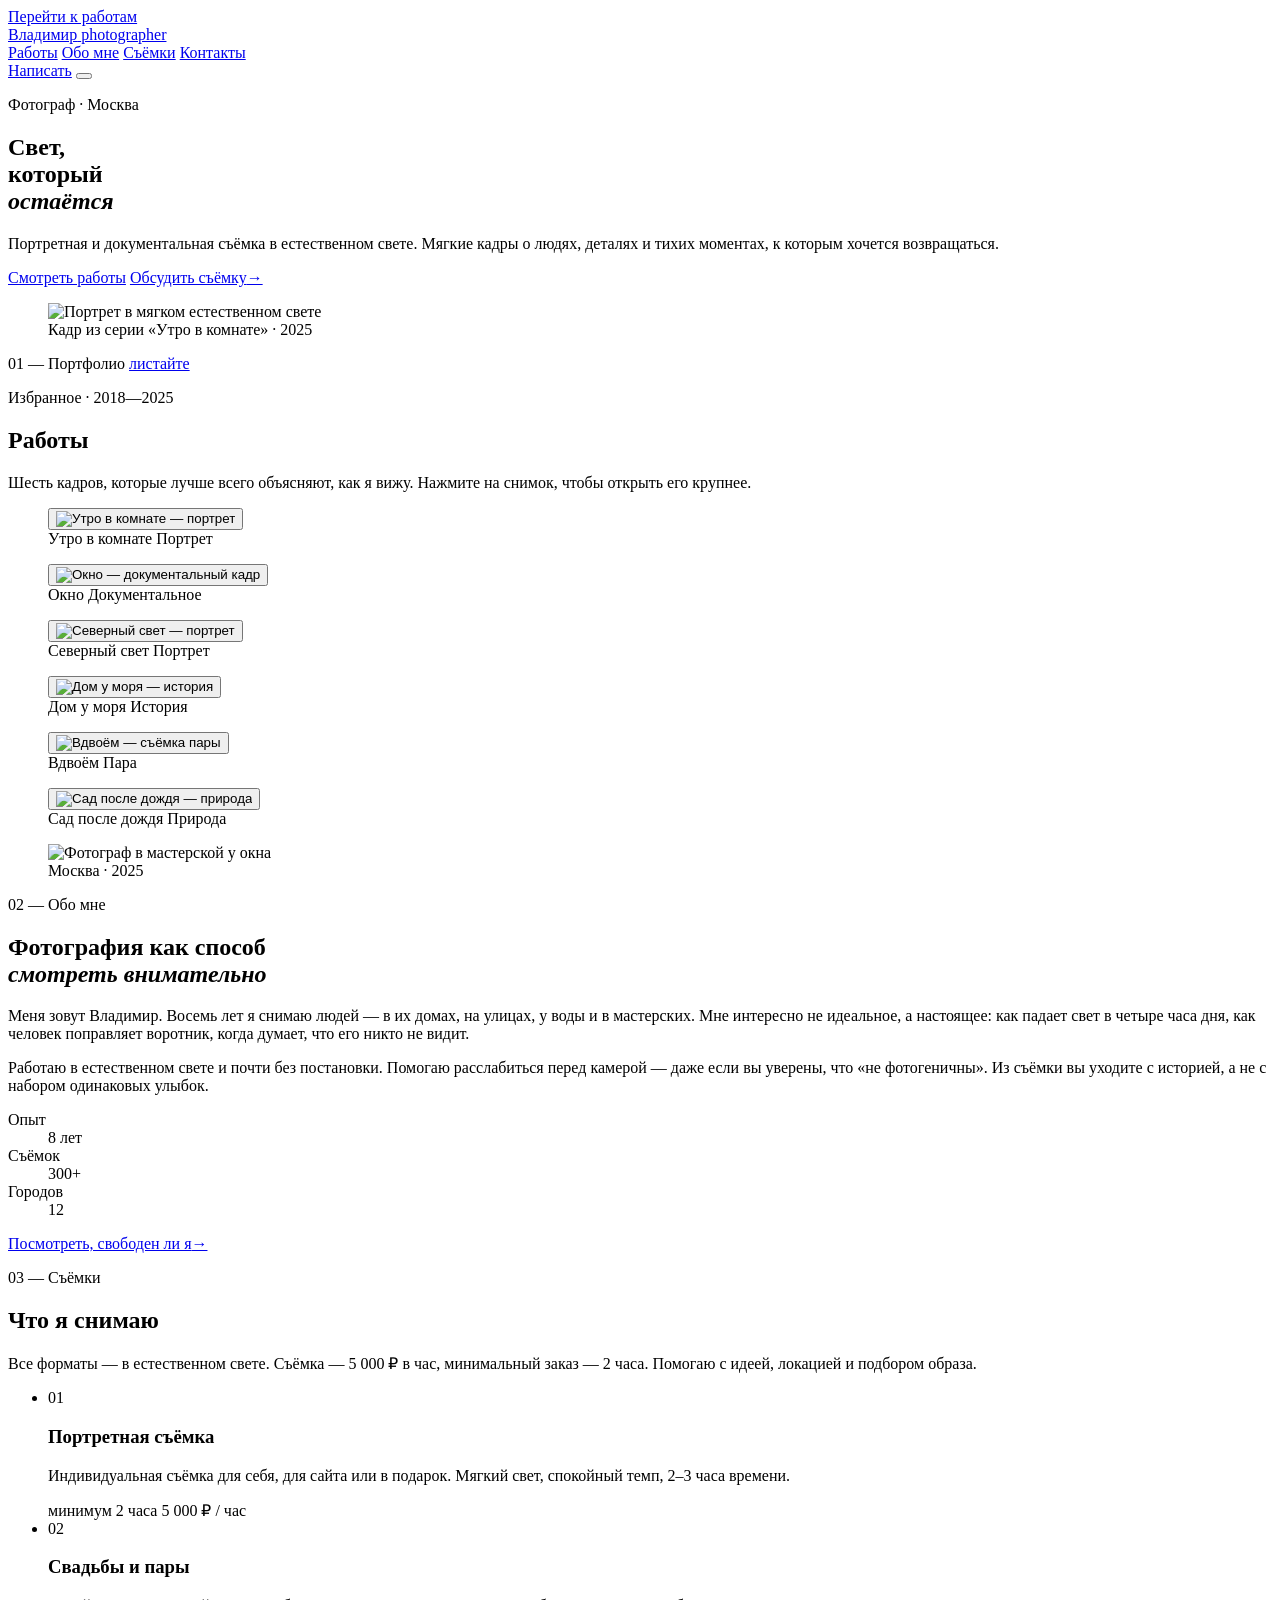
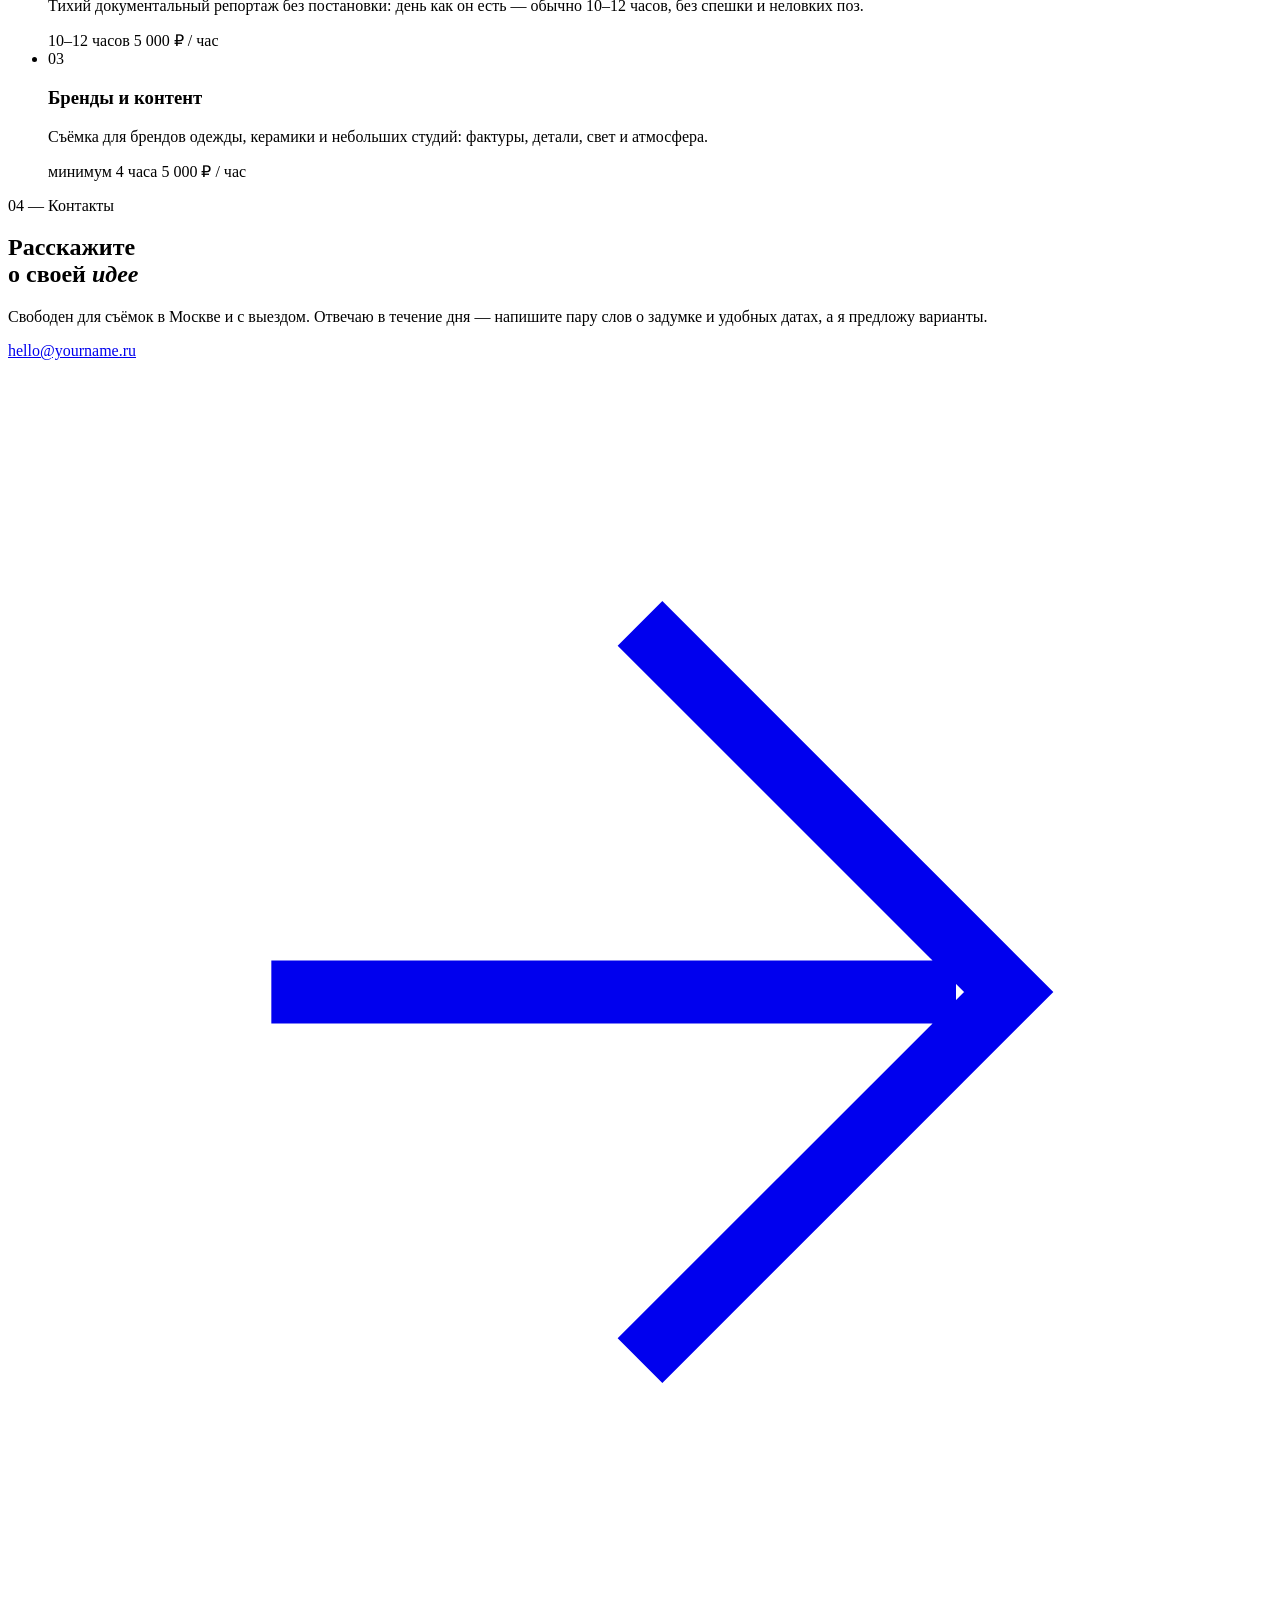
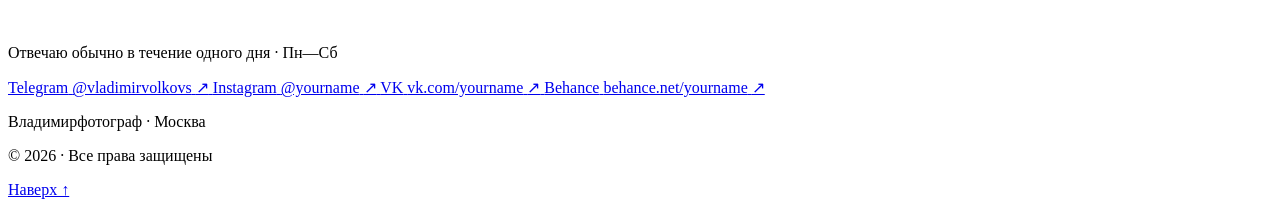
==== index.html @ 2a2a8e27 "Add files via upload" ====
<!DOCTYPE html>
<html lang="ru">
<head>
  <meta charset="UTF-8">
  <meta name="viewport" content="width=device-width, initial-scale=1">
  <title>Владимир — фотограф · Портрет, документальная съёмка, Москва</title>
  <meta name="description" content="Владимир — фотограф в Москве. Портретная и документальная съёмка в естественном свете: люди, пары, истории и бренды. 5 000 ₽ в час.">
  <meta name="theme-color" content="#faf8f4">

  <!-- ЗАМЕНИТЬ перед публикацией: USERNAME/REPO в трёх местах ниже
       (canonical, og:url, og:image + twitter:image).
       Если репозиторий называется USERNAME.github.io, адрес будет
       https://USERNAME.github.io/ — без /REPO/ в конце. -->
  <link rel="canonical" href="https://USERNAME.github.io/REPO/">

  <!-- Open Graph / соцсети -->
  <meta property="og:type" content="website">
  <meta property="og:site_name" content="Владимир — фотограф">
  <meta property="og:url" content="https://USERNAME.github.io/REPO/">
  <meta property="og:title" content="Владимир — фотограф">
  <meta property="og:description" content="Портретная и документальная съёмка в естественном свете. 5 000 ₽ в час.">
  <meta property="og:image" content="https://USERNAME.github.io/REPO/images/og-image.jpg">
  <meta property="og:image:width" content="1200">
  <meta property="og:image:height" content="630">
  <meta property="og:image:alt" content="Владимир — фотограф, Москва">
  <meta property="og:locale" content="ru_RU">
  <meta name="twitter:card" content="summary_large_image">
  <meta name="twitter:image" content="https://USERNAME.github.io/REPO/images/og-image.jpg">

  <link rel="icon" href="data:image/svg+xml,%3Csvg xmlns='http://www.w3.org/2000/svg' viewBox='0 0 32 32'%3E%3Crect width='32' height='32' fill='%23faf8f4'/%3E%3Ccircle cx='16' cy='16' r='6.5' fill='none' stroke='%23181513' stroke-width='1.4'/%3E%3C/svg%3E">

  <link rel="preconnect" href="https://fonts.googleapis.com">
  <link rel="preconnect" href="https://fonts.gstatic.com" crossorigin>
  <link href="https://fonts.googleapis.com/css2?family=Cormorant+Garamond:ital,wght@0,300;0,400;0,500;1,300;1,400&family=Inter:wght@300;400;500&display=swap" rel="stylesheet">

  <link rel="stylesheet" href="styles.css">
</head>
<body>
  <a class="skip-link" href="#works">Перейти к работам</a>

  <!-- ======================= ШАПКА ======================= -->
  <header class="site-header" id="header">
    <div class="container header-inner">
      <!-- ЗАМЕНИТЬ: имя / бренд -->
      <a class="brand" href="#top" aria-label="Владимир — на главную">
        <span class="brand-name">Владимир</span>
        <span class="brand-role">photographer</span>
      </a>

      <nav class="nav" id="nav" aria-label="Основная навигация">
        <a href="#works">Работы</a>
        <a href="#about">Обо мне</a>
        <a href="#services">Съёмки</a>
        <a href="#contact">Контакты</a>
      </nav>

      <div class="header-side">
        <!-- ЗАМЕНИТЬ: ссылка на Telegram/почту -->
        <a class="btn btn-line header-cta" href="#contact">Написать</a>
        <button class="burger" id="burger" type="button" aria-label="Открыть меню" aria-expanded="false" aria-controls="nav">
          <span></span><span></span>
        </button>
      </div>
    </div>
  </header>

  <main id="top">
    <!-- ======================= ОБЛОЖКА ======================= -->
    <section class="hero" aria-labelledby="hero-title">
      <div class="container hero-grid">
        <div class="hero-text">
          <p class="kicker reveal">Фотограф · Москва</p>
          <h1 class="hero-title reveal" id="hero-title" style="--d:.06s">
            Свет,<br>который<br><em>остаётся</em>
          </h1>
          <p class="hero-lead reveal" style="--d:.12s">
            Портретная и документальная съёмка в естественном свете.
            Мягкие кадры о людях, деталях и тихих моментах, к которым
            хочется возвращаться.
          </p>
          <div class="hero-actions reveal" style="--d:.18s">
            <a class="btn btn-solid" href="#works">Смотреть работы</a>
            <a class="link-arrow" href="#contact">Обсудить съёмку<span aria-hidden="true">→</span></a>
          </div>
        </div>

        <figure class="hero-media reveal" style="--d:.1s">
          <img src="images/photo-01.jpg" alt="Портрет в мягком естественном свете" width="1200" height="1600">
          <figcaption>Кадр из серии «Утро в комнате» · 2025</figcaption>
        </figure>
      </div>

      <div class="container hero-foot">
        <span class="hero-foot-label">01 — Портфолио</span>
        <a class="scroll-hint" href="#works" aria-label="Прокрутить к работам">
          <span class="scroll-line" aria-hidden="true"></span>
          <span class="scroll-text">листайте</span>
        </a>
      </div>
    </section>

    <!-- ======================= ПОРТФОЛИО ======================= -->
    <section class="section works" id="works" aria-labelledby="works-title">
      <div class="container">
        <div class="section-head">
          <p class="kicker reveal">Избранное · 2018—2025</p>
          <h2 class="display reveal" id="works-title" style="--d:.05s">Работы</h2>
          <p class="section-note reveal" style="--d:.1s">
            Шесть кадров, которые лучше всего объясняют, как я вижу.
            Нажмите на снимок, чтобы открыть его крупнее.
          </p>
        </div>

        <div class="gallery" id="gallery">
          <!-- ЗАМЕНИТЬ: файлы в папке images (сохраняйте те же имена и пропорции).
               Порядок подобран так, чтобы колонки заканчивались на одном уровне:
               в каждой колонке сначала высокий кадр, затем невысокий. -->
          <figure class="work reveal" style="--d:.02s">
            <button class="work-btn" type="button"
                    data-full="images/photo-01.jpg"
                    data-caption="Утро в комнате · Портрет">
              <img src="images/photo-01.jpg" alt="Утро в комнате — портрет" loading="lazy" width="1200" height="1600">
            </button>
            <figcaption>
              <span class="work-title">Утро в комнате</span>
              <span class="work-meta">Портрет</span>
            </figcaption>
          </figure>

          <figure class="work reveal" style="--d:.05s">
            <button class="work-btn" type="button"
                    data-full="images/photo-02.jpg"
                    data-caption="Окно · Документальное">
              <img src="images/photo-02.jpg" alt="Окно — документальный кадр" loading="lazy" width="1600" height="1067">
            </button>
            <figcaption>
              <span class="work-title">Окно</span>
              <span class="work-meta">Документальное</span>
            </figcaption>
          </figure>

          <figure class="work reveal" style="--d:.08s">
            <button class="work-btn" type="button"
                    data-full="images/photo-03.jpg"
                    data-caption="Северный свет · Портрет">
              <img src="images/photo-03.jpg" alt="Северный свет — портрет" loading="lazy" width="1200" height="1500">
            </button>
            <figcaption>
              <span class="work-title">Северный свет</span>
              <span class="work-meta">Портрет</span>
            </figcaption>
          </figure>

          <figure class="work reveal" style="--d:.11s">
            <button class="work-btn" type="button"
                    data-full="images/photo-04.jpg"
                    data-caption="Дом у моря · История">
              <img src="images/photo-04.jpg" alt="Дом у моря — история" loading="lazy" width="1600" height="1000">
            </button>
            <figcaption>
              <span class="work-title">Дом у моря</span>
              <span class="work-meta">История</span>
            </figcaption>
          </figure>

          <figure class="work reveal" style="--d:.14s">
            <button class="work-btn" type="button"
                    data-full="images/photo-05.jpg"
                    data-caption="Вдвоём · Пара">
              <img src="images/photo-05.jpg" alt="Вдвоём — съёмка пары" loading="lazy" width="1000" height="1400">
            </button>
            <figcaption>
              <span class="work-title">Вдвоём</span>
              <span class="work-meta">Пара</span>
            </figcaption>
          </figure>

          <figure class="work reveal" style="--d:.17s">
            <button class="work-btn" type="button"
                    data-full="images/photo-06.jpg"
                    data-caption="Сад после дождя · Природа">
              <img src="images/photo-06.jpg" alt="Сад после дождя — природа" loading="lazy" width="1600" height="1067">
            </button>
            <figcaption>
              <span class="work-title">Сад после дождя</span>
              <span class="work-meta">Природа</span>
            </figcaption>
          </figure>
        </div>
      </div>
    </section>

    <!-- ======================= ОБО МНЕ ======================= -->
    <section class="section about" id="about" aria-labelledby="about-title">
      <div class="container about-grid">
        <figure class="about-media reveal">
          <img src="images/about-portrait.jpg" alt="Фотограф в мастерской у окна" loading="lazy" width="1000" height="1250">
          <figcaption>Москва · 2025</figcaption>
        </figure>

        <div class="about-text">
          <p class="kicker reveal">02 — Обо мне</p>
          <h2 class="display reveal" id="about-title" style="--d:.05s">
            Фотография как способ<br><em>смотреть внимательно</em>
          </h2>
          <div class="prose reveal" style="--d:.1s">
            <p>
              Меня зовут Владимир. Восемь лет я снимаю людей — в их домах, на улицах,
              у воды и в мастерских. Мне интересно не идеальное, а настоящее:
              как падает свет в четыре часа дня, как человек поправляет воротник,
              когда думает, что его никто не видит.
            </p>
            <p>
              Работаю в естественном свете и почти без постановки. Помогаю
              расслабиться перед камерой — даже если вы уверены, что
              «не фотогеничны». Из съёмки вы уходите с историей, а не с набором
              одинаковых улыбок.
            </p>
          </div>

          <dl class="stats reveal" style="--d:.14s">
            <div>
              <dt>Опыт</dt>
              <dd>8 лет</dd>
            </div>
            <div>
              <dt>Съёмок</dt>
              <dd>300+</dd>
            </div>
            <div>
              <dt>Городов</dt>
              <dd>12</dd>
            </div>
          </dl>

          <p class="about-signature reveal" style="--d:.18s">
            <a class="link-arrow" href="#contact">Посмотреть, свободен ли я<span aria-hidden="true">→</span></a>
          </p>
        </div>
      </div>
    </section>

    <!-- ======================= УСЛУГИ ======================= -->
    <section class="section services" id="services" aria-labelledby="services-title">
      <div class="container">
        <div class="section-head section-head--split">
          <div>
            <p class="kicker reveal">03 — Съёмки</p>
            <h2 class="display reveal" id="services-title" style="--d:.05s">Что я снимаю</h2>
          </div>
          <p class="section-note reveal" style="--d:.1s">
            Все форматы — в естественном свете. Съёмка — 5 000 ₽ в час,
            минимальный заказ — 2 часа. Помогаю с идеей, локацией
            и подбором образа.
          </p>
        </div>

        <ul class="service-list">
          <li class="service reveal">
            <span class="service-num">01</span>
            <div class="service-main">
              <h3>Портретная съёмка</h3>
              <p>Индивидуальная съёмка для себя, для сайта или в подарок. Мягкий свет, спокойный темп, 2–3 часа времени.</p>
            </div>
            <span class="service-detail">минимум 2 часа</span>
            <span class="service-price">5 000 ₽ / час</span>
          </li>

          <li class="service reveal" style="--d:.06s">
            <span class="service-num">02</span>
            <div class="service-main">
              <h3>Свадьбы и пары</h3>
              <p>Тихий документальный репортаж без постановки: день как он есть — обычно 10–12 часов, без спешки и неловких поз.</p>
            </div>
            <span class="service-detail">10–12 часов</span>
            <span class="service-price">5 000 ₽ / час</span>
          </li>

          <li class="service reveal" style="--d:.12s">
            <span class="service-num">03</span>
            <div class="service-main">
              <h3>Бренды и контент</h3>
              <p>Съёмка для брендов одежды, керамики и небольших студий: фактуры, детали, свет и атмосфера.</p>
            </div>
            <span class="service-detail">минимум 4 часа</span>
            <span class="service-price">5 000 ₽ / час</span>
          </li>
        </ul>
      </div>
    </section>

    <!-- ======================= КОНТАКТЫ ======================= -->
    <section class="section contact" id="contact" aria-labelledby="contact-title">
      <div class="container">
        <p class="kicker reveal">04 — Контакты</p>
        <h2 class="contact-title reveal" id="contact-title" style="--d:.05s">
          Расскажите<br>о своей <em>идее</em>
        </h2>

        <div class="contact-grid">
          <div class="contact-lead reveal" style="--d:.1s">
            <p class="prose">
              Свободен для съёмок в Москве и с выездом. Отвечаю в течение
              дня — напишите пару слов о задумке и удобных датах,
              а я предложу варианты.
            </p>
            <!-- ЗАМЕНИТЬ: почта -->
            <a class="contact-mail" href="mailto:hello@yourname.ru">
              hello@yourname.ru
              <svg viewBox="0 0 24 24" aria-hidden="true"><path d="M5 12h13M12 5l7 7-7 7" fill="none" stroke="currentColor" stroke-width="1.2"/></svg>
            </a>
            <p class="contact-meta">Отвечаю обычно в течение одного дня · Пн—Сб</p>
          </div>

          <nav class="socials reveal" style="--d:.14s" aria-label="Соцсети">
            <!-- ЗАМЕНИТЬ: ссылки -->
            <a class="social" href="https://t.me/vladimirvolkovs" target="_blank" rel="noopener">
              <span class="social-name">Telegram</span>
              <span class="social-handle">@vladimirvolkovs</span>
              <span class="social-arrow" aria-hidden="true">↗</span>
            </a>
            <a class="social" href="https://instagram.com/yourname" target="_blank" rel="noopener">
              <span class="social-name">Instagram</span>
              <span class="social-handle">@yourname</span>
              <span class="social-arrow" aria-hidden="true">↗</span>
            </a>
            <a class="social" href="https://vk.com/yourname" target="_blank" rel="noopener">
              <span class="social-name">VK</span>
              <span class="social-handle">vk.com/yourname</span>
              <span class="social-arrow" aria-hidden="true">↗</span>
            </a>
            <a class="social" href="https://behance.net/yourname" target="_blank" rel="noopener">
              <span class="social-name">Behance</span>
              <span class="social-handle">behance.net/yourname</span>
              <span class="social-arrow" aria-hidden="true">↗</span>
            </a>
          </nav>
        </div>
      </div>
    </section>
  </main>

  <!-- ======================= ПОДВАЛ ======================= -->
  <footer class="site-footer">
    <div class="container footer-inner">
      <p class="footer-brand">Владимир<span>фотограф · Москва</span></p>
      <p class="footer-note">© <span id="year">2026</span> · Все права защищены</p>
      <a class="footer-top" href="#top">Наверх ↑</a>
    </div>
  </footer>

  <!-- ======================= ЛАЙТБОКС ======================= -->
  <div class="lightbox" id="lightbox" role="dialog" aria-modal="true" aria-label="Просмотр фотографии" hidden>
    <button class="lb-close" type="button" aria-label="Закрыть">✕</button>
    <button class="lb-nav lb-prev" type="button" aria-label="Предыдущая фотография">←</button>
    <figure class="lb-figure">
      <img id="lb-image" alt="">
      <figcaption id="lb-caption"></figcaption>
    </figure>
    <button class="lb-nav lb-next" type="button" aria-label="Следующая фотография">→</button>
  </div>

  <script src="script.js" defer></script>
</body>
</html>
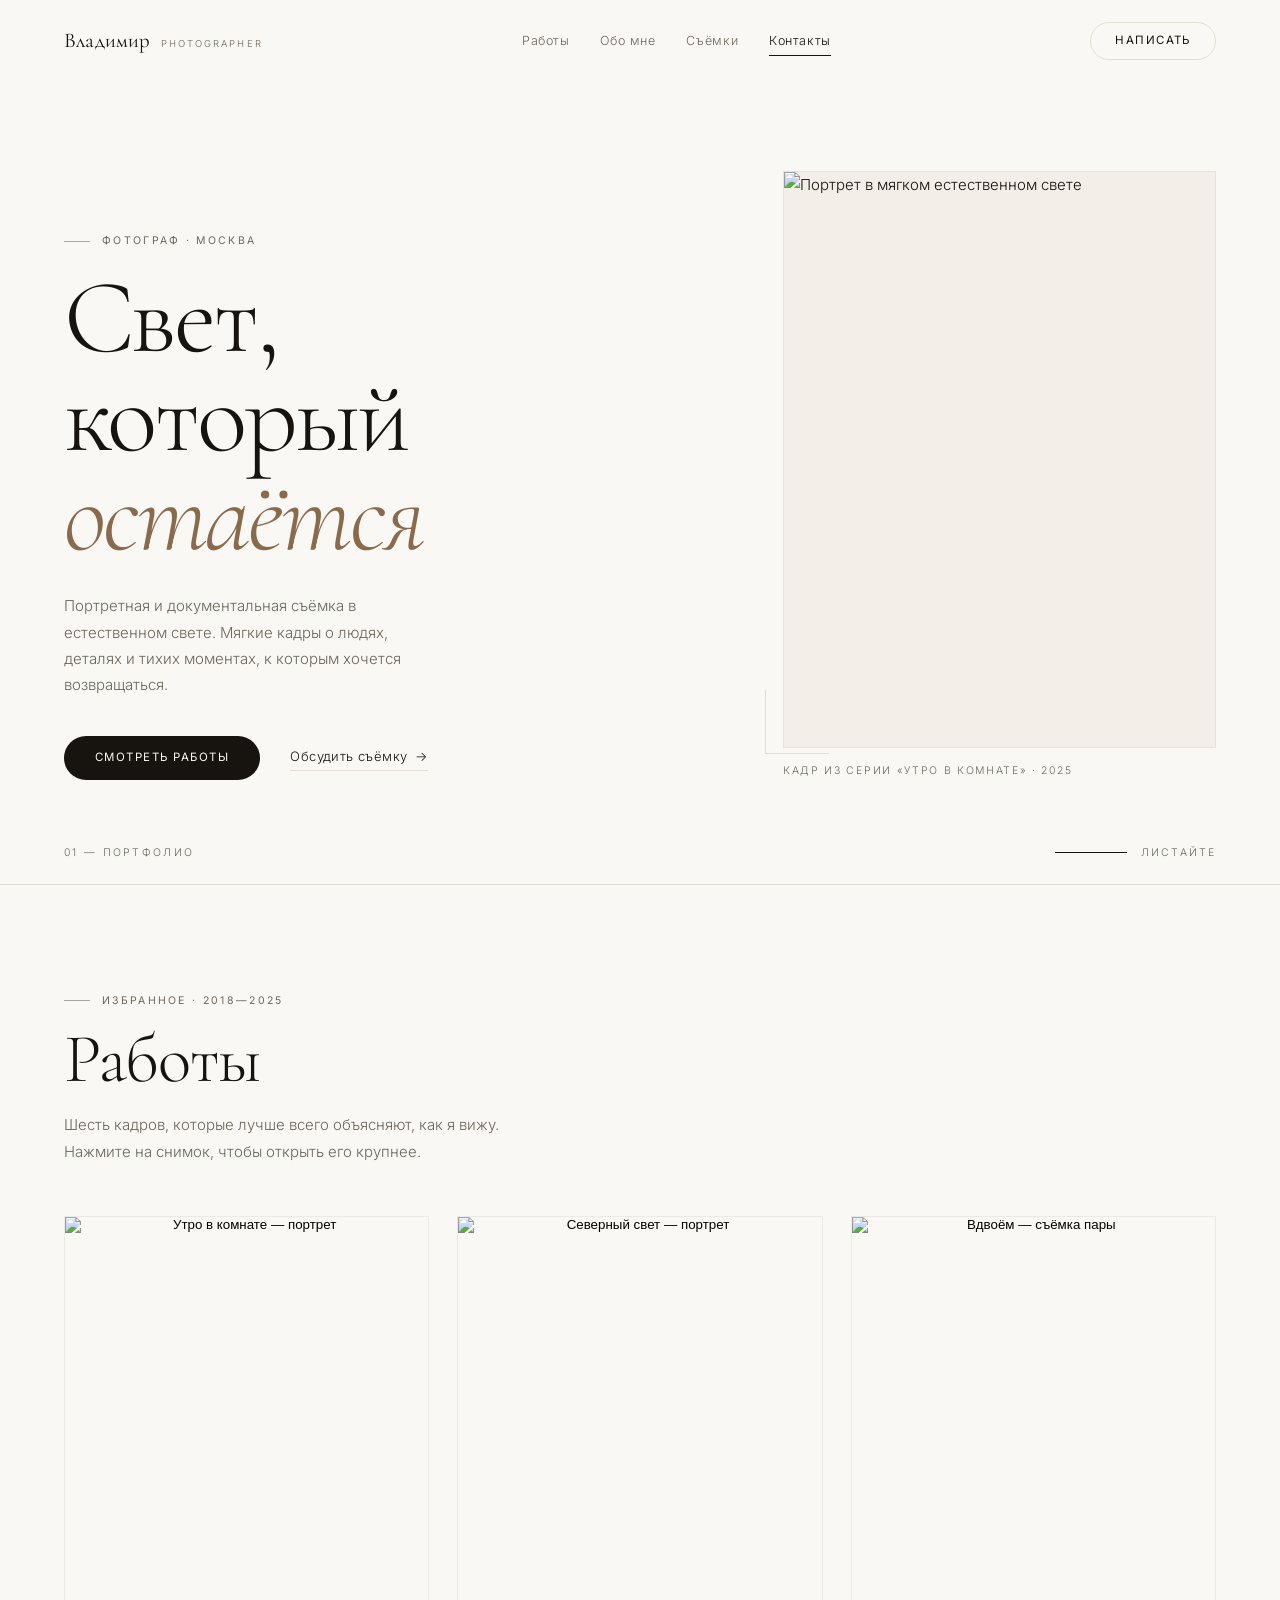
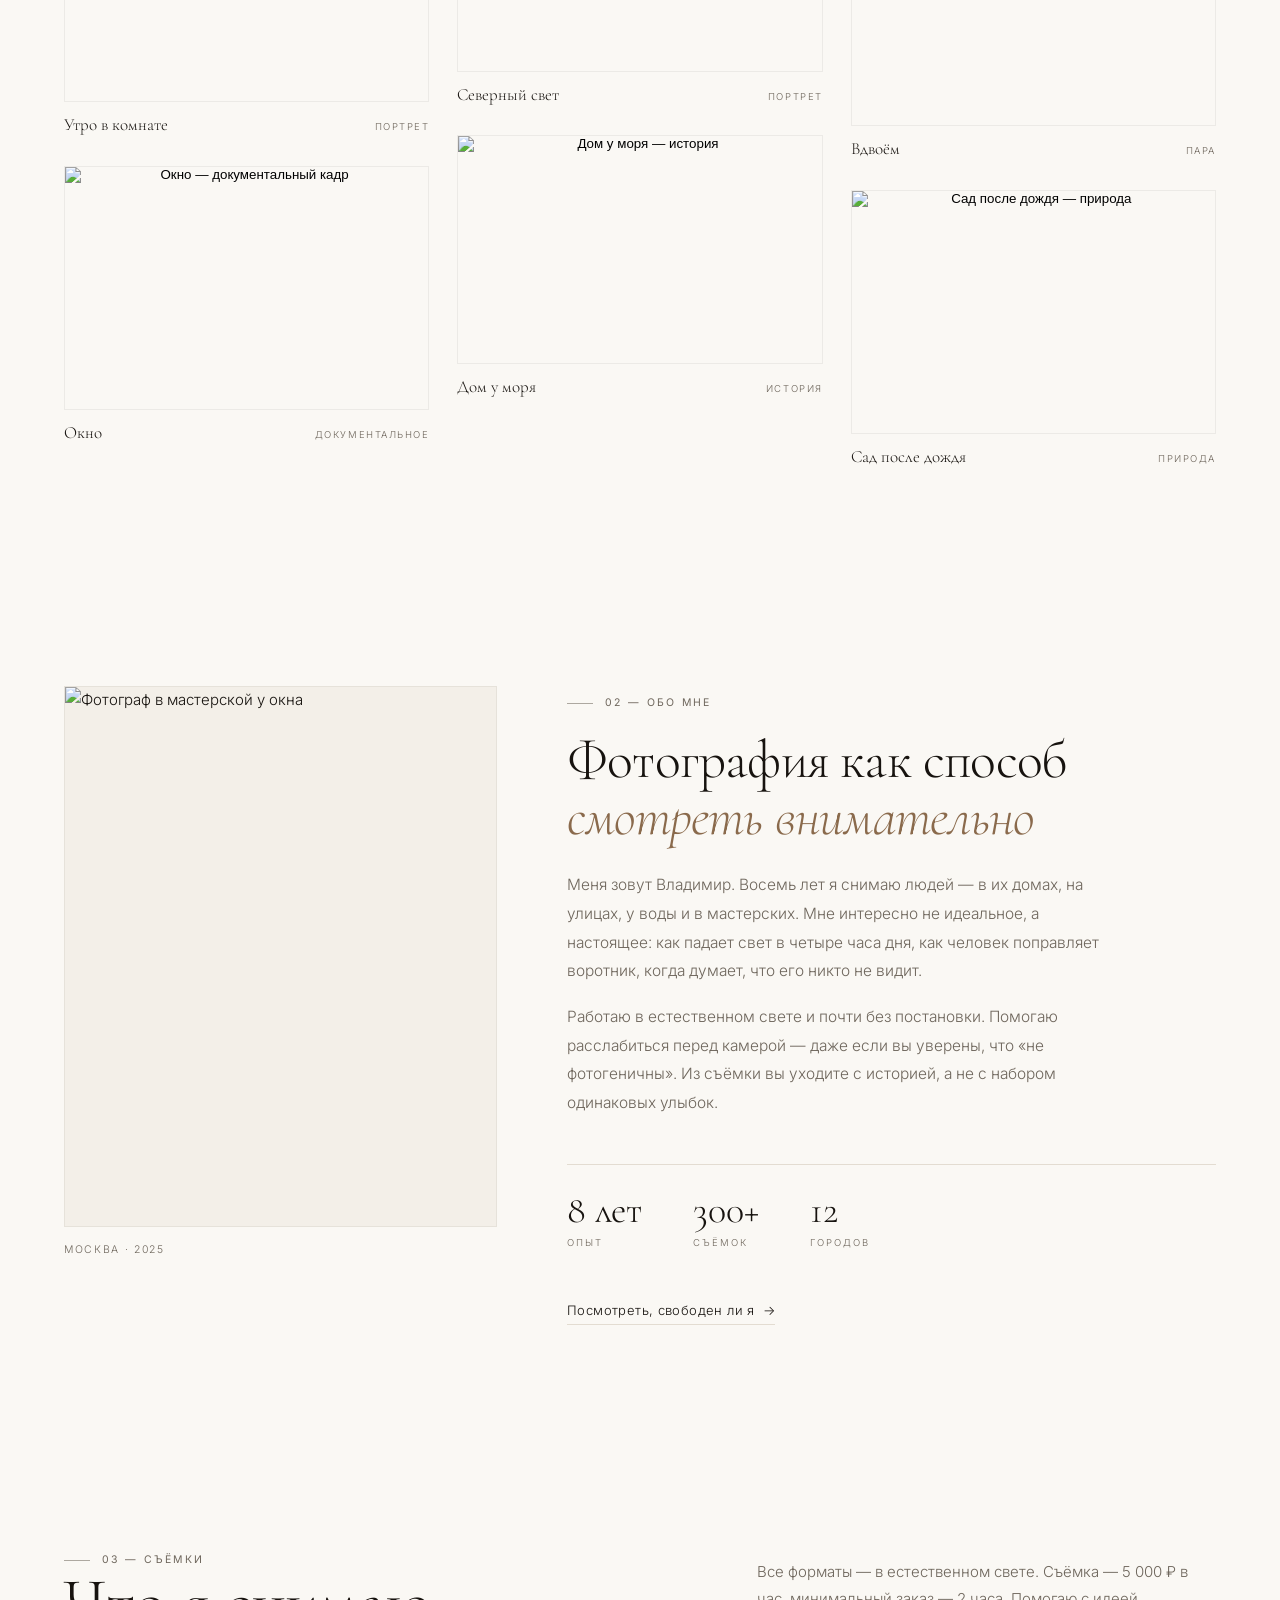
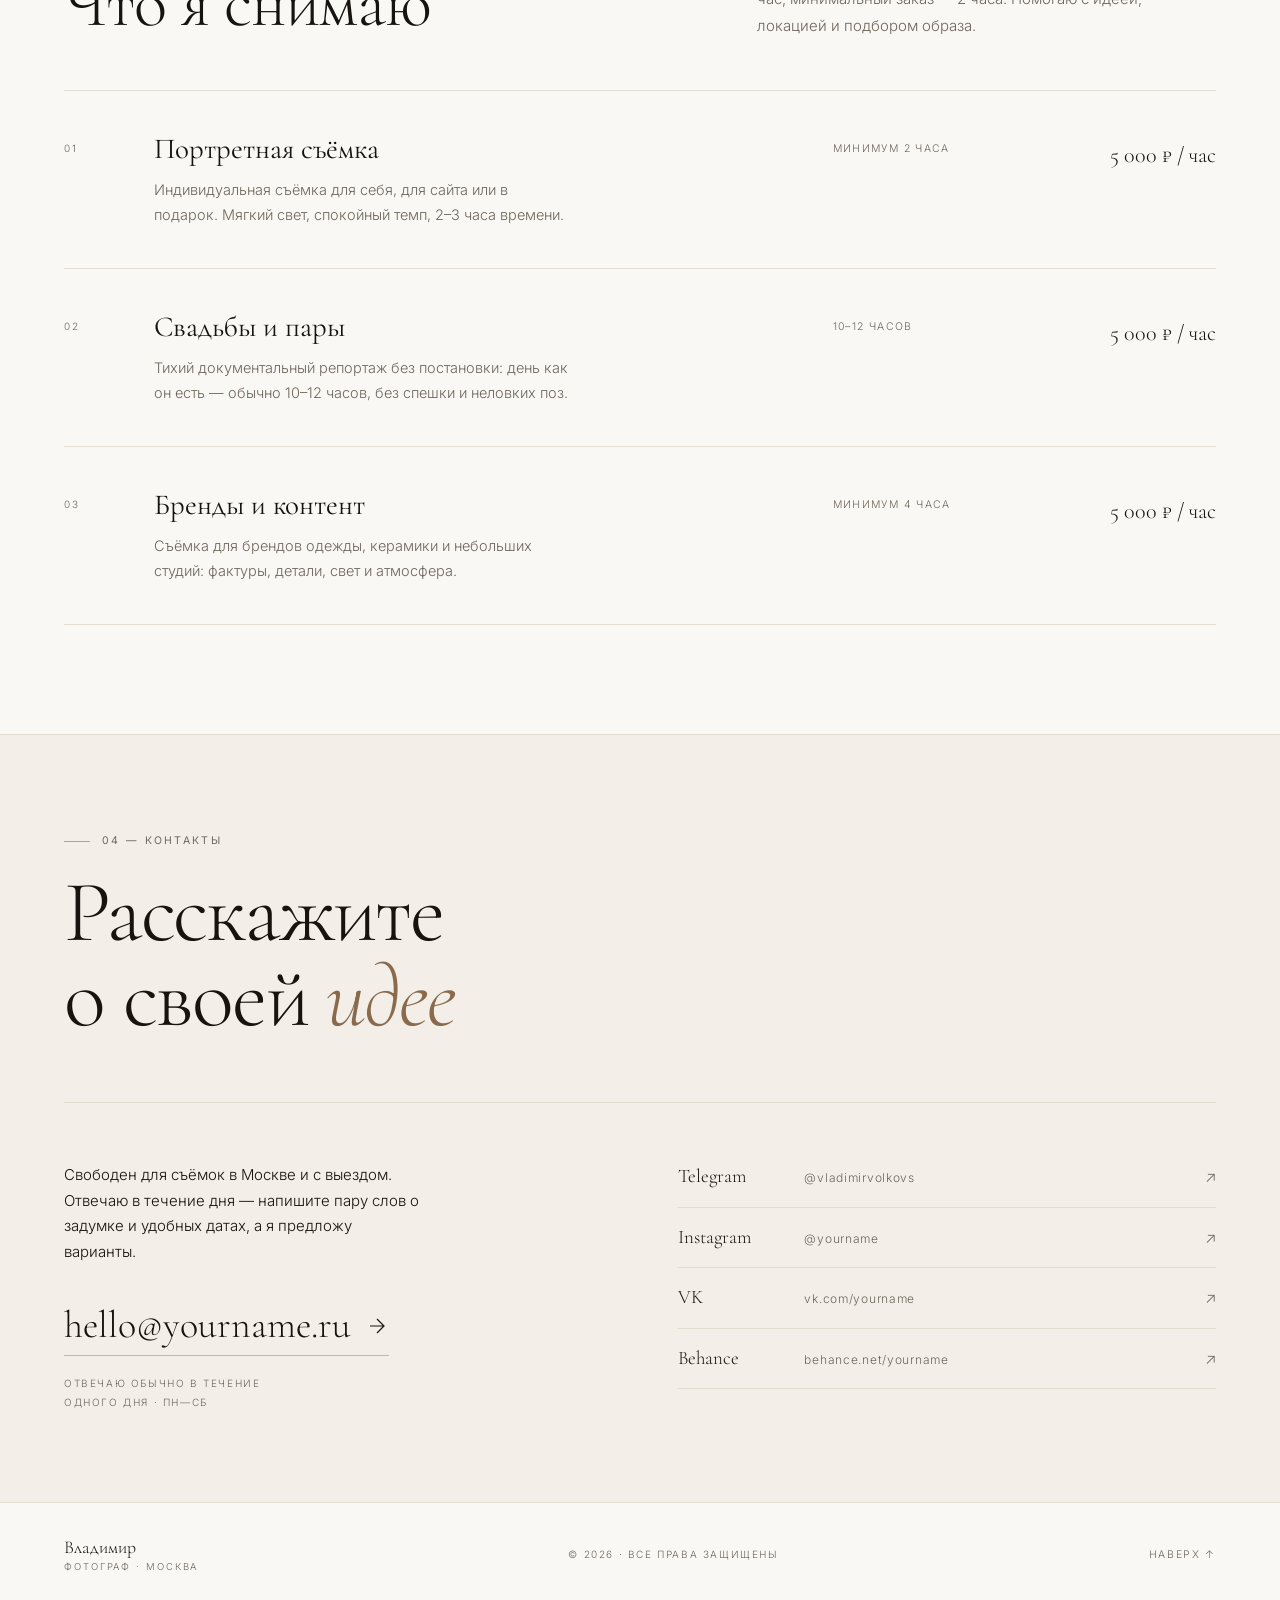
==== commit 018098bd: "Add files via upload" ====
--- a/index.html
+++ b/index.html
@@ -7,25 +7,23 @@
   <meta name="description" content="Владимир — фотограф в Москве. Портретная и документальная съёмка в естественном свете: люди, пары, истории и бренды. 5 000 ₽ в час.">
   <meta name="theme-color" content="#faf8f4">
 
-  <!-- ЗАМЕНИТЬ перед публикацией: USERNAME/REPO в трёх местах ниже
-       (canonical, og:url, og:image + twitter:image).
-       Если репозиторий называется USERNAME.github.io, адрес будет
-       https://USERNAME.github.io/ — без /REPO/ в конце. -->
-  <link rel="canonical" href="https://USERNAME.github.io/REPO/">
+  <!-- Адрес сайта на GitHub Pages. Если переименуете репозиторий —
+       поменяйте его в canonical, og:url, og:image и twitter:image. -->
+  <link rel="canonical" href="https://vladimir124213-cloud.github.io/vladimirf1.8.github.io/">
 
   <!-- Open Graph / соцсети -->
   <meta property="og:type" content="website">
   <meta property="og:site_name" content="Владимир — фотограф">
-  <meta property="og:url" content="https://USERNAME.github.io/REPO/">
+  <meta property="og:url" content="https://vladimir124213-cloud.github.io/vladimirf1.8.github.io/">
   <meta property="og:title" content="Владимир — фотограф">
   <meta property="og:description" content="Портретная и документальная съёмка в естественном свете. 5 000 ₽ в час.">
-  <meta property="og:image" content="https://USERNAME.github.io/REPO/images/og-image.jpg">
+  <meta property="og:image" content="https://vladimir124213-cloud.github.io/vladimirf1.8.github.io/images/og-image.jpg">
   <meta property="og:image:width" content="1200">
   <meta property="og:image:height" content="630">
   <meta property="og:image:alt" content="Владимир — фотограф, Москва">
   <meta property="og:locale" content="ru_RU">
   <meta name="twitter:card" content="summary_large_image">
-  <meta name="twitter:image" content="https://USERNAME.github.io/REPO/images/og-image.jpg">
+  <meta name="twitter:image" content="https://vladimir124213-cloud.github.io/vladimirf1.8.github.io/images/og-image.jpg">
 
   <link rel="icon" href="data:image/svg+xml,%3Csvg xmlns='http://www.w3.org/2000/svg' viewBox='0 0 32 32'%3E%3Crect width='32' height='32' fill='%23faf8f4'/%3E%3Ccircle cx='16' cy='16' r='6.5' fill='none' stroke='%23181513' stroke-width='1.4'/%3E%3C/svg%3E">
 
--- a/styles.css
+++ b/styles.css
@@ -0,0 +1,1264 @@
+/* ==========================================================================
+   Анна Соколова — фотограф
+   Светлый минимализм: тёплая бумага, тонкие линии, крупная антиква.
+   ========================================================================== */
+
+:root {
+  --paper: #faf8f4;
+  --paper-soft: #f3efe8;
+  --ink: #17130f;
+  --ink-soft: #6e665c;
+  --line: #e3dcd1;
+  --accent: #8a6a4c;
+
+  --serif: "Cormorant Garamond", "Georgia", "Times New Roman", serif;
+  --sans: "Inter", "Segoe UI", system-ui, -apple-system, sans-serif;
+
+  --gutter: clamp(20px, 5vw, 64px);
+  --max: 1320px;
+  --ease: cubic-bezier(0.22, 0.68, 0.16, 1);
+}
+
+*,
+*::before,
+*::after {
+  box-sizing: border-box;
+}
+
+html {
+  -webkit-text-size-adjust: 100%;
+  scroll-behavior: smooth;
+  scroll-padding-top: 96px;
+}
+
+body {
+  margin: 0;
+  background: var(--paper);
+  color: var(--ink);
+  font-family: var(--sans);
+  font-size: clamp(15px, 1.05vw, 16.5px);
+  font-weight: 300;
+  line-height: 1.7;
+  -webkit-font-smoothing: antialiased;
+  -moz-osx-font-smoothing: grayscale;
+}
+
+img {
+  max-width: 100%;
+  height: auto;
+}
+
+::selection {
+  background: #e8dfd1;
+  color: var(--ink);
+}
+
+:focus-visible {
+  outline: 1px solid var(--ink);
+  outline-offset: 4px;
+}
+
+.container {
+  width: 100%;
+  max-width: var(--max);
+  margin-inline: auto;
+  padding-inline: var(--gutter);
+}
+
+/* ---------- Общие элементы ---------- */
+
+.kicker {
+  display: inline-flex;
+  align-items: center;
+  gap: 12px;
+  margin: 0;
+  font-size: 10.5px;
+  font-weight: 400;
+  letter-spacing: 0.22em;
+  line-height: 1.4;
+  text-transform: uppercase;
+  color: var(--ink-soft);
+}
+
+.kicker::before {
+  content: "";
+  width: 26px;
+  height: 1px;
+  background: currentColor;
+  opacity: 0.55;
+}
+
+.display {
+  margin: 0;
+  font-family: var(--serif);
+  font-size: clamp(38px, 5.4vw, 74px);
+  font-weight: 300;
+  line-height: 1.02;
+  letter-spacing: -0.015em;
+}
+
+.display em,
+.hero-title em,
+.contact-title em {
+  font-style: italic;
+  color: var(--accent);
+}
+
+.btn {
+  display: inline-flex;
+  align-items: center;
+  justify-content: center;
+  gap: 10px;
+  padding: 15px 30px;
+  border: 1px solid transparent;
+  border-radius: 999px;
+  font-family: var(--sans);
+  font-size: 11.5px;
+  font-weight: 400;
+  letter-spacing: 0.13em;
+  line-height: 1;
+  text-decoration: none;
+  text-transform: uppercase;
+  cursor: pointer;
+  transition: background-color 0.45s var(--ease), color 0.45s var(--ease),
+    border-color 0.45s var(--ease), transform 0.45s var(--ease);
+}
+
+.btn-solid {
+  background: var(--ink);
+  color: var(--paper);
+}
+
+.btn-solid:hover {
+  background: var(--accent);
+  transform: translateY(-2px);
+}
+
+.btn-line {
+  border-color: var(--line);
+  color: var(--ink);
+}
+
+.btn-line:hover {
+  border-color: var(--ink);
+}
+
+.link-arrow {
+  display: inline-flex;
+  align-items: center;
+  gap: 8px;
+  padding-bottom: 3px;
+  border-bottom: 1px solid var(--line);
+  color: var(--ink);
+  font-size: 13px;
+  letter-spacing: 0.03em;
+  text-decoration: none;
+  transition: border-color 0.4s var(--ease), color 0.4s var(--ease);
+}
+
+.link-arrow span {
+  transition: transform 0.45s var(--ease);
+}
+
+.link-arrow:hover {
+  border-color: var(--ink);
+}
+
+.link-arrow:hover span {
+  transform: translateX(5px);
+}
+
+.skip-link {
+  position: absolute;
+  top: -60px;
+  left: 16px;
+  z-index: 200;
+  padding: 10px 18px;
+  background: var(--ink);
+  color: var(--paper);
+  font-size: 12px;
+  text-decoration: none;
+  transition: top 0.25s var(--ease);
+}
+
+.skip-link:focus {
+  top: 12px;
+}
+
+/* ---------- Шапка ---------- */
+
+.site-header {
+  position: fixed;
+  inset: 0 0 auto;
+  z-index: 60;
+  padding-block: 22px;
+  transition: background-color 0.4s var(--ease), padding 0.4s var(--ease),
+    box-shadow 0.4s var(--ease), backdrop-filter 0.4s var(--ease);
+}
+
+.site-header.is-scrolled {
+  padding-block: 12px;
+  background: rgba(250, 248, 244, 0.85);
+  box-shadow: 0 1px 0 var(--line);
+  backdrop-filter: blur(16px) saturate(1.1);
+  -webkit-backdrop-filter: blur(16px) saturate(1.1);
+}
+
+/* backdrop-filter создаёт containing block для fixed-потомков,
+   поэтому при открытом меню его нужно отключить */
+.site-header.menu-open {
+  background: transparent;
+  box-shadow: none;
+  backdrop-filter: none;
+  -webkit-backdrop-filter: none;
+}
+
+.header-inner {
+  display: flex;
+  align-items: center;
+  justify-content: space-between;
+  gap: 24px;
+}
+
+/* бренд и кнопки остаются поверх мобильного меню-панели */
+.brand,
+.header-side {
+  position: relative;
+  z-index: 2;
+}
+
+.brand {
+  display: inline-flex;
+  align-items: baseline;
+  gap: 10px;
+  color: var(--ink);
+  text-decoration: none;
+  white-space: nowrap;
+}
+
+.brand-name {
+  font-family: var(--serif);
+  font-size: 21px;
+  font-weight: 400;
+  letter-spacing: 0.01em;
+}
+
+.brand-role {
+  font-size: 9.5px;
+  letter-spacing: 0.22em;
+  text-transform: uppercase;
+  color: var(--ink-soft);
+}
+
+.nav {
+  display: flex;
+  align-items: center;
+  gap: clamp(18px, 2.4vw, 38px);
+}
+
+.nav a {
+  position: relative;
+  padding-block: 5px;
+  color: var(--ink-soft);
+  font-size: 12.5px;
+  letter-spacing: 0.05em;
+  text-decoration: none;
+  transition: color 0.35s var(--ease);
+}
+
+.nav a::after {
+  content: "";
+  position: absolute;
+  left: 0;
+  bottom: 0;
+  width: 100%;
+  height: 1px;
+  background: var(--ink);
+  transform: scaleX(0);
+  transform-origin: right;
+  transition: transform 0.45s var(--ease);
+}
+
+.nav a:hover,
+.nav a.is-active {
+  color: var(--ink);
+}
+
+.nav a:hover::after,
+.nav a.is-active::after {
+  transform: scaleX(1);
+  transform-origin: left;
+}
+
+.header-side {
+  display: flex;
+  align-items: center;
+  gap: 12px;
+}
+
+.header-cta {
+  padding: 12px 24px;
+}
+
+.burger {
+  display: none;
+  flex-direction: column;
+  justify-content: center;
+  gap: 6px;
+  width: 44px;
+  height: 44px;
+  padding: 0;
+  border: 0;
+  background: none;
+  cursor: pointer;
+}
+
+.burger span {
+  display: block;
+  width: 22px;
+  height: 1px;
+  margin-inline: auto;
+  background: var(--ink);
+  transition: transform 0.4s var(--ease), opacity 0.3s var(--ease);
+}
+
+.burger[aria-expanded="true"] span:first-child {
+  transform: translateY(3.5px) rotate(45deg);
+}
+
+.burger[aria-expanded="true"] span:last-child {
+  transform: translateY(-3.5px) rotate(-45deg);
+}
+
+/* ---------- Обложка ---------- */
+
+.hero {
+  position: relative;
+  padding-top: calc(94px + clamp(36px, 6vw, 84px));
+}
+
+.hero-grid {
+  display: grid;
+  grid-template-columns: minmax(0, 1.1fr) minmax(0, 0.72fr);
+  gap: clamp(28px, 4.5vw, 72px);
+  align-items: end;
+}
+
+.hero-title {
+  margin: 20px 0 28px;
+  font-family: var(--serif);
+  font-size: clamp(48px, 8.2vw, 116px);
+  font-weight: 300;
+  line-height: 0.94;
+  letter-spacing: -0.025em;
+}
+
+.hero-lead {
+  max-width: 42ch;
+  margin: 0;
+  color: var(--ink-soft);
+  font-size: clamp(15px, 1.15vw, 17px);
+  line-height: 1.75;
+}
+
+.hero-actions {
+  display: flex;
+  flex-wrap: wrap;
+  align-items: center;
+  gap: 14px 30px;
+  margin-top: clamp(26px, 3vw, 38px);
+}
+
+.hero-media {
+  position: relative;
+  margin: 0;
+}
+
+.hero-media img {
+  display: block;
+  width: 100%;
+  aspect-ratio: 3 / 4;
+  border: 1px solid rgba(23, 19, 15, 0.06);
+  object-fit: cover;
+  background: var(--paper-soft);
+}
+
+.hero-media::after {
+  content: "";
+  position: absolute;
+  left: -18px;
+  bottom: 26px;
+  width: 64px;
+  height: 64px;
+  border-left: 1px solid var(--line);
+  border-bottom: 1px solid var(--line);
+  pointer-events: none;
+}
+
+.hero-media figcaption {
+  margin-top: 14px;
+  font-size: 10.5px;
+  letter-spacing: 0.16em;
+  text-transform: uppercase;
+  color: var(--ink-soft);
+}
+
+.hero-foot {
+  display: flex;
+  align-items: flex-end;
+  justify-content: space-between;
+  gap: 20px;
+  margin-top: clamp(36px, 5vw, 68px);
+  padding-bottom: 22px;
+  border-bottom: 1px solid var(--line);
+}
+
+.hero-foot-label {
+  font-size: 10.5px;
+  letter-spacing: 0.22em;
+  text-transform: uppercase;
+  color: var(--ink-soft);
+}
+
+.scroll-hint {
+  display: inline-flex;
+  align-items: center;
+  gap: 14px;
+  color: var(--ink-soft);
+  font-size: 10.5px;
+  letter-spacing: 0.2em;
+  text-decoration: none;
+  text-transform: uppercase;
+}
+
+.scroll-line {
+  position: relative;
+  display: block;
+  width: 72px;
+  height: 1px;
+  background: var(--line);
+  overflow: hidden;
+}
+
+.scroll-line::after {
+  content: "";
+  position: absolute;
+  inset: 0;
+  background: var(--ink);
+  transform-origin: left;
+  animation: scroll-line 3.4s var(--ease) infinite;
+}
+
+@keyframes scroll-line {
+  0% {
+    transform: scaleX(0);
+    transform-origin: left;
+  }
+  45% {
+    transform: scaleX(1);
+    transform-origin: left;
+  }
+  55% {
+    transform: scaleX(1);
+    transform-origin: right;
+  }
+  100% {
+    transform: scaleX(0);
+    transform-origin: right;
+  }
+}
+
+/* ---------- Секции ---------- */
+
+.section {
+  padding-block: clamp(68px, 8.5vw, 132px);
+}
+
+.section-head {
+  display: grid;
+  gap: 16px;
+  max-width: 720px;
+  margin-bottom: clamp(34px, 4vw, 62px);
+}
+
+.section-note {
+  max-width: 52ch;
+  margin: 0;
+  color: var(--ink-soft);
+  font-size: 15px;
+  line-height: 1.8;
+}
+
+.section-head--split {
+  grid-template-columns: minmax(0, 1.05fr) minmax(0, 0.75fr);
+  gap: clamp(24px, 4vw, 64px);
+  align-items: end;
+  max-width: none;
+}
+
+/* ---------- Портфолио ---------- */
+
+.gallery {
+  columns: 3;
+  column-gap: clamp(16px, 2.2vw, 30px);
+}
+
+.work {
+  margin: 0 0 clamp(18px, 2.3vw, 34px);
+  break-inside: avoid;
+}
+
+.work-btn {
+  position: relative;
+  display: block;
+  width: 100%;
+  padding: 0;
+  border: 0;
+  background: none;
+  cursor: zoom-in;
+  overflow: hidden;
+}
+
+.work-btn img {
+  display: block;
+  width: 100%;
+  border: 1px solid rgba(23, 19, 15, 0.06);
+  transition: transform 1.1s var(--ease);
+}
+
+.work-btn::after {
+  content: "Смотреть";
+  position: absolute;
+  left: 0;
+  bottom: 0;
+  padding: 10px 16px;
+  background: rgba(250, 248, 244, 0.94);
+  color: var(--ink);
+  font-family: var(--sans);
+  font-size: 9.5px;
+  letter-spacing: 0.2em;
+  text-transform: uppercase;
+  opacity: 0;
+  transform: translateY(8px);
+  transition: opacity 0.45s var(--ease), transform 0.45s var(--ease);
+}
+
+.work-btn:hover img {
+  transform: scale(1.03);
+}
+
+.work-btn:hover::after,
+.work-btn:focus-visible::after {
+  opacity: 1;
+  transform: none;
+}
+
+.work figcaption {
+  display: flex;
+  align-items: baseline;
+  justify-content: space-between;
+  gap: 14px;
+  margin-top: 12px;
+}
+
+.work-title {
+  font-family: var(--serif);
+  font-size: 17px;
+  line-height: 1.3;
+  transition: color 0.4s var(--ease);
+}
+
+.work-meta {
+  flex-shrink: 0;
+  color: var(--ink-soft);
+  font-size: 9.5px;
+  letter-spacing: 0.16em;
+  text-transform: uppercase;
+}
+
+.work:hover .work-title {
+  color: var(--accent);
+}
+
+/* ---------- Обо мне ---------- */
+
+.about-grid {
+  display: grid;
+  grid-template-columns: minmax(0, 0.8fr) minmax(0, 1.2fr);
+  gap: clamp(30px, 5.5vw, 88px);
+  align-items: start;
+}
+
+.about-media {
+  position: sticky;
+  top: 116px;
+  margin: 0;
+}
+
+.about-media img {
+  display: block;
+  width: 100%;
+  aspect-ratio: 4 / 5;
+  border: 1px solid rgba(23, 19, 15, 0.06);
+  object-fit: cover;
+  background: var(--paper-soft);
+}
+
+.about-media figcaption {
+  margin-top: 14px;
+  font-size: 10.5px;
+  letter-spacing: 0.16em;
+  text-transform: uppercase;
+  color: var(--ink-soft);
+}
+
+.about-text .display {
+  margin: 20px 0 26px;
+  font-size: clamp(32px, 4.2vw, 56px);
+  line-height: 1.06;
+}
+
+.prose p {
+  max-width: 56ch;
+  margin: 0 0 1.1em;
+  color: var(--ink-soft);
+  font-size: 15.5px;
+  line-height: 1.85;
+}
+
+.prose p:last-child {
+  margin-bottom: 0;
+}
+
+.stats {
+  display: flex;
+  flex-wrap: wrap;
+  justify-content: flex-start;
+  gap: clamp(22px, 4vw, 56px);
+  margin: clamp(28px, 4vw, 46px) 0;
+  padding-top: 26px;
+  border-top: 1px solid var(--line);
+}
+
+.stats > div {
+  display: flex;
+  flex-direction: column;
+}
+
+.stats dt {
+  order: 2;
+  margin-top: 6px;
+  color: var(--ink-soft);
+  font-size: 9.5px;
+  letter-spacing: 0.2em;
+  text-transform: uppercase;
+}
+
+.stats dd {
+  order: 1;
+  margin: 0;
+  font-family: var(--serif);
+  font-size: clamp(26px, 3vw, 38px);
+  font-weight: 300;
+  line-height: 1;
+}
+
+.about-signature {
+  margin: 0;
+}
+
+/* ---------- Услуги ---------- */
+
+.service-list {
+  margin: 0;
+  padding: 0;
+  border-top: 1px solid var(--line);
+  list-style: none;
+}
+
+.service {
+  display: grid;
+  grid-template-columns: 52px minmax(0, 1fr) 190px 155px;
+  gap: clamp(16px, 3vw, 40px);
+  align-items: start;
+  padding: clamp(24px, 3.2vw, 40px) 0;
+  border-bottom: 1px solid var(--line);
+  transition: padding-left 0.5s var(--ease);
+}
+
+.service:hover {
+  padding-left: 10px;
+}
+
+.service-num {
+  padding-top: 9px;
+  color: var(--ink-soft);
+  font-size: 10px;
+  letter-spacing: 0.18em;
+}
+
+.service-main h3 {
+  margin: 0 0 10px;
+  font-family: var(--serif);
+  font-size: clamp(21px, 2.3vw, 29px);
+  font-weight: 400;
+  line-height: 1.25;
+  transition: color 0.4s var(--ease);
+}
+
+.service:hover h3 {
+  color: var(--accent);
+}
+
+.service-main p {
+  max-width: 46ch;
+  margin: 0;
+  color: var(--ink-soft);
+  font-size: 14.5px;
+  line-height: 1.75;
+}
+
+.service-detail {
+  padding-top: 9px;
+  color: var(--ink-soft);
+  font-size: 10.5px;
+  letter-spacing: 0.13em;
+  line-height: 1.7;
+  text-transform: uppercase;
+}
+
+.service-price {
+  padding-top: 6px;
+  font-family: var(--serif);
+  font-size: clamp(18px, 1.8vw, 22px);
+  text-align: right;
+  white-space: nowrap;
+}
+
+/* ---------- Контакты ---------- */
+
+.contact {
+  background: var(--paper-soft);
+  border-top: 1px solid var(--line);
+  border-bottom: 1px solid var(--line);
+  padding-block: clamp(56px, 7vw, 104px);
+}
+
+.contact-title {
+  margin: 20px 0 clamp(34px, 5vw, 62px);
+  font-family: var(--serif);
+  font-size: clamp(40px, 6.8vw, 94px);
+  font-weight: 300;
+  line-height: 0.98;
+  letter-spacing: -0.02em;
+}
+
+.contact-grid {
+  display: grid;
+  grid-template-columns: minmax(0, 1fr) minmax(0, 1fr);
+  gap: clamp(32px, 6vw, 90px);
+  padding-top: clamp(26px, 3.5vw, 44px);
+  border-top: 1px solid var(--line);
+}
+
+.contact-lead p {
+  max-width: 40ch;
+}
+
+.contact-mail {
+  display: inline-flex;
+  align-items: center;
+  gap: 14px;
+  margin-top: 26px;
+  padding-bottom: 8px;
+  border-bottom: 1px solid rgba(23, 19, 15, 0.25);
+  color: var(--ink);
+  font-family: var(--serif);
+  font-size: clamp(23px, 3vw, 38px);
+  font-weight: 300;
+  line-height: 1.1;
+  text-decoration: none;
+  transition: border-color 0.4s var(--ease), color 0.4s var(--ease);
+}
+
+.contact-mail svg {
+  flex-shrink: 0;
+  width: 24px;
+  height: 24px;
+  transition: transform 0.45s var(--ease);
+}
+
+.contact-mail:hover {
+  border-color: var(--ink);
+  color: var(--accent);
+}
+
+.contact-mail:hover svg {
+  transform: translateX(6px);
+}
+
+.contact-meta {
+  margin: 18px 0 0;
+  color: var(--ink-soft);
+  font-size: 10px;
+  letter-spacing: 0.16em;
+  line-height: 1.9;
+  text-transform: uppercase;
+}
+
+.socials {
+  display: flex;
+  flex-direction: column;
+}
+
+.social {
+  display: grid;
+  grid-template-columns: 110px minmax(0, 1fr) auto;
+  gap: 16px;
+  align-items: baseline;
+  padding: 17px 0;
+  border-bottom: 1px solid var(--line);
+  color: var(--ink);
+  text-decoration: none;
+}
+
+.social-name {
+  font-family: var(--serif);
+  font-size: 19px;
+  line-height: 1.2;
+  transition: color 0.4s var(--ease);
+}
+
+.social-handle {
+  color: var(--ink-soft);
+  font-size: 12px;
+  letter-spacing: 0.06em;
+  transition: color 0.4s var(--ease);
+}
+
+.social-arrow {
+  color: var(--ink-soft);
+  font-size: 15px;
+  transition: transform 0.4s var(--ease), color 0.4s var(--ease);
+}
+
+.social:hover .social-name,
+.social:hover .social-handle,
+.social:hover .social-arrow {
+  color: var(--ink);
+}
+
+.social:hover .social-name {
+  color: var(--accent);
+}
+
+.social:hover .social-arrow {
+  transform: translate(3px, -3px);
+}
+
+/* ---------- Подвал ---------- */
+
+.site-footer {
+  padding-block: 34px 44px;
+}
+
+.footer-inner {
+  display: flex;
+  flex-wrap: wrap;
+  align-items: center;
+  justify-content: space-between;
+  gap: 18px;
+}
+
+.footer-brand {
+  display: flex;
+  flex-direction: column;
+  gap: 3px;
+  margin: 0;
+  font-family: var(--serif);
+  font-size: 18px;
+  line-height: 1.2;
+}
+
+.footer-brand span {
+  font-family: var(--sans);
+  font-size: 9.5px;
+  letter-spacing: 0.2em;
+  text-transform: uppercase;
+  color: var(--ink-soft);
+}
+
+.footer-note {
+  margin: 0;
+  color: var(--ink-soft);
+  font-size: 10px;
+  letter-spacing: 0.16em;
+  text-transform: uppercase;
+}
+
+.footer-top {
+  color: var(--ink-soft);
+  font-size: 10.5px;
+  letter-spacing: 0.16em;
+  text-decoration: none;
+  text-transform: uppercase;
+  transition: color 0.35s var(--ease);
+}
+
+.footer-top:hover {
+  color: var(--ink);
+}
+
+/* ---------- Лайтбокс ---------- */
+
+.lightbox {
+  position: fixed;
+  inset: 0;
+  z-index: 120;
+  display: grid;
+  grid-template-columns: 60px minmax(0, 1fr) 60px;
+  align-items: center;
+  padding: clamp(14px, 4vw, 44px);
+  background: rgba(249, 246, 240, 0.97);
+  backdrop-filter: blur(18px);
+  -webkit-backdrop-filter: blur(18px);
+  animation: lb-in 0.35s var(--ease);
+}
+
+.lightbox[hidden] {
+  display: none;
+}
+
+@keyframes lb-in {
+  from {
+    opacity: 0;
+  }
+  to {
+    opacity: 1;
+  }
+}
+
+.lb-figure {
+  display: flex;
+  flex-direction: column;
+  align-items: center;
+  gap: 18px;
+  min-width: 0;
+  margin: 0;
+}
+
+.lb-figure img {
+  display: block;
+  max-width: 100%;
+  max-height: 76vh;
+  background: var(--paper-soft);
+  box-shadow: 0 40px 90px -40px rgba(23, 19, 15, 0.4);
+  animation: lb-img 0.45s var(--ease);
+}
+
+@keyframes lb-img {
+  from {
+    opacity: 0;
+    transform: scale(0.985);
+  }
+  to {
+    opacity: 1;
+    transform: none;
+  }
+}
+
+.lb-figure figcaption {
+  color: var(--ink-soft);
+  font-size: 10.5px;
+  letter-spacing: 0.18em;
+  text-align: center;
+  text-transform: uppercase;
+}
+
+.lb-close {
+  position: fixed;
+  top: clamp(12px, 2.4vw, 26px);
+  right: clamp(12px, 2.4vw, 26px);
+  width: 44px;
+  height: 44px;
+  padding: 0;
+  border: 0;
+  border-radius: 50%;
+  background: none;
+  color: var(--ink);
+  font-size: 16px;
+  cursor: pointer;
+  transition: background-color 0.35s var(--ease);
+}
+
+.lb-close:hover {
+  background: rgba(23, 19, 15, 0.06);
+}
+
+.lb-nav {
+  justify-self: center;
+  width: 46px;
+  height: 46px;
+  padding: 0;
+  border: 0;
+  border-radius: 50%;
+  background: none;
+  color: var(--ink-soft);
+  font-size: 18px;
+  cursor: pointer;
+  transition: color 0.35s var(--ease), background-color 0.35s var(--ease);
+}
+
+.lb-nav:hover {
+  background: rgba(23, 19, 15, 0.05);
+  color: var(--ink);
+}
+
+body.is-locked {
+  overflow: hidden;
+}
+
+/* ---------- Появление при скролле ---------- */
+
+.js .reveal {
+  opacity: 0;
+  transform: translateY(20px);
+  transition: opacity 0.9s var(--ease) var(--d, 0s),
+    transform 0.9s var(--ease) var(--d, 0s);
+}
+
+.js .reveal.is-visible {
+  opacity: 1;
+  transform: none;
+}
+
+/* ==========================================================================
+   Адаптив
+   ========================================================================== */
+
+@media (max-width: 1080px) {
+  .gallery {
+    columns: 2;
+  }
+
+  .section-head--split {
+    grid-template-columns: 1fr;
+    gap: 18px;
+  }
+
+  .service {
+    grid-template-columns: 44px minmax(0, 1fr) 150px;
+  }
+
+  .service-price {
+    grid-column: 2;
+    padding-top: 14px;
+    text-align: left;
+  }
+
+  .service-detail {
+    grid-column: 3;
+    text-align: right;
+  }
+}
+
+@media (max-width: 900px) {
+  html {
+    scroll-padding-top: 78px;
+  }
+
+  .site-header {
+    padding-block: 14px;
+  }
+
+  .site-header.is-scrolled {
+    padding-block: 10px;
+  }
+
+  .header-cta {
+    display: none;
+  }
+
+  .burger {
+    display: inline-flex;
+  }
+
+  .nav {
+    position: fixed;
+    inset: 0;
+    z-index: 1;
+    flex-direction: column;
+    align-items: flex-start;
+    justify-content: center;
+    gap: 0;
+    padding: 96px var(--gutter) 44px;
+    background: var(--paper);
+    opacity: 0;
+    visibility: hidden;
+    transform: translateY(-12px);
+    transition: opacity 0.4s var(--ease), transform 0.5s var(--ease),
+      visibility 0.4s;
+  }
+
+  .nav.is-open {
+    opacity: 1;
+    visibility: visible;
+    transform: none;
+  }
+
+  .nav a {
+    width: 100%;
+    padding: 16px 0;
+    border-bottom: 1px solid var(--line);
+    font-family: var(--serif);
+    font-size: 27px;
+    letter-spacing: 0;
+  }
+
+  .nav a:first-child {
+    border-top: 1px solid var(--line);
+  }
+
+  .nav a::after {
+    display: none;
+  }
+
+  .hero-grid {
+    grid-template-columns: 1fr;
+    gap: clamp(28px, 6vw, 44px);
+  }
+
+  .hero-media {
+    max-width: 460px;
+  }
+
+  .hero-media img {
+    aspect-ratio: 4 / 5;
+  }
+
+  .hero-media::after {
+    display: none;
+  }
+
+  .about-grid {
+    grid-template-columns: 1fr;
+  }
+
+  .about-media {
+    position: static;
+    max-width: 460px;
+  }
+
+  .contact-grid {
+    grid-template-columns: 1fr;
+    gap: 34px;
+  }
+
+  .contact-mail {
+    font-size: clamp(22px, 4.4vw, 30px);
+  }
+}
+
+@media (max-width: 760px) {
+  .service {
+    grid-template-columns: 34px minmax(0, 1fr);
+    gap: 12px 16px;
+  }
+
+  .service-main {
+    grid-column: 2;
+  }
+
+  .service-detail {
+    grid-column: 2;
+    padding-top: 12px;
+    text-align: left;
+  }
+
+  .service-price {
+    grid-column: 2;
+    padding-top: 4px;
+  }
+
+  .service:hover {
+    padding-left: 0;
+  }
+
+  .social {
+    grid-template-columns: 96px minmax(0, 1fr) auto;
+  }
+
+  .footer-inner {
+    flex-direction: column;
+    align-items: flex-start;
+    gap: 14px;
+  }
+}
+
+@media (max-width: 640px) {
+  .section {
+    padding-block: clamp(48px, 11vw, 68px);
+  }
+
+  .gallery {
+    columns: 1;
+  }
+
+  .hero-title {
+    font-size: clamp(42px, 13vw, 64px);
+  }
+
+  .hero-foot {
+    margin-top: 32px;
+  }
+
+  .scroll-line {
+    width: 48px;
+  }
+
+  .work-btn::after {
+    display: none;
+  }
+
+  .lightbox {
+    grid-template-columns: 1fr;
+    grid-template-rows: minmax(0, 1fr) auto;
+    padding: 56px 14px 20px;
+  }
+
+  .lb-figure img {
+    max-height: 68vh;
+  }
+
+  .lb-nav {
+    position: fixed;
+    bottom: 18px;
+  }
+
+  .lb-prev {
+    left: 18px;
+  }
+
+  .lb-next {
+    right: 18px;
+  }
+}
+
+@media (prefers-reduced-motion: reduce) {
+  html {
+    scroll-behavior: auto;
+  }
+
+  *,
+  *::before,
+  *::after {
+    animation-duration: 0.01ms !important;
+    animation-iteration-count: 1 !important;
+    transition-duration: 0.01ms !important;
+  }
+
+  .js .reveal {
+    opacity: 1;
+    transform: none;
+  }
+}
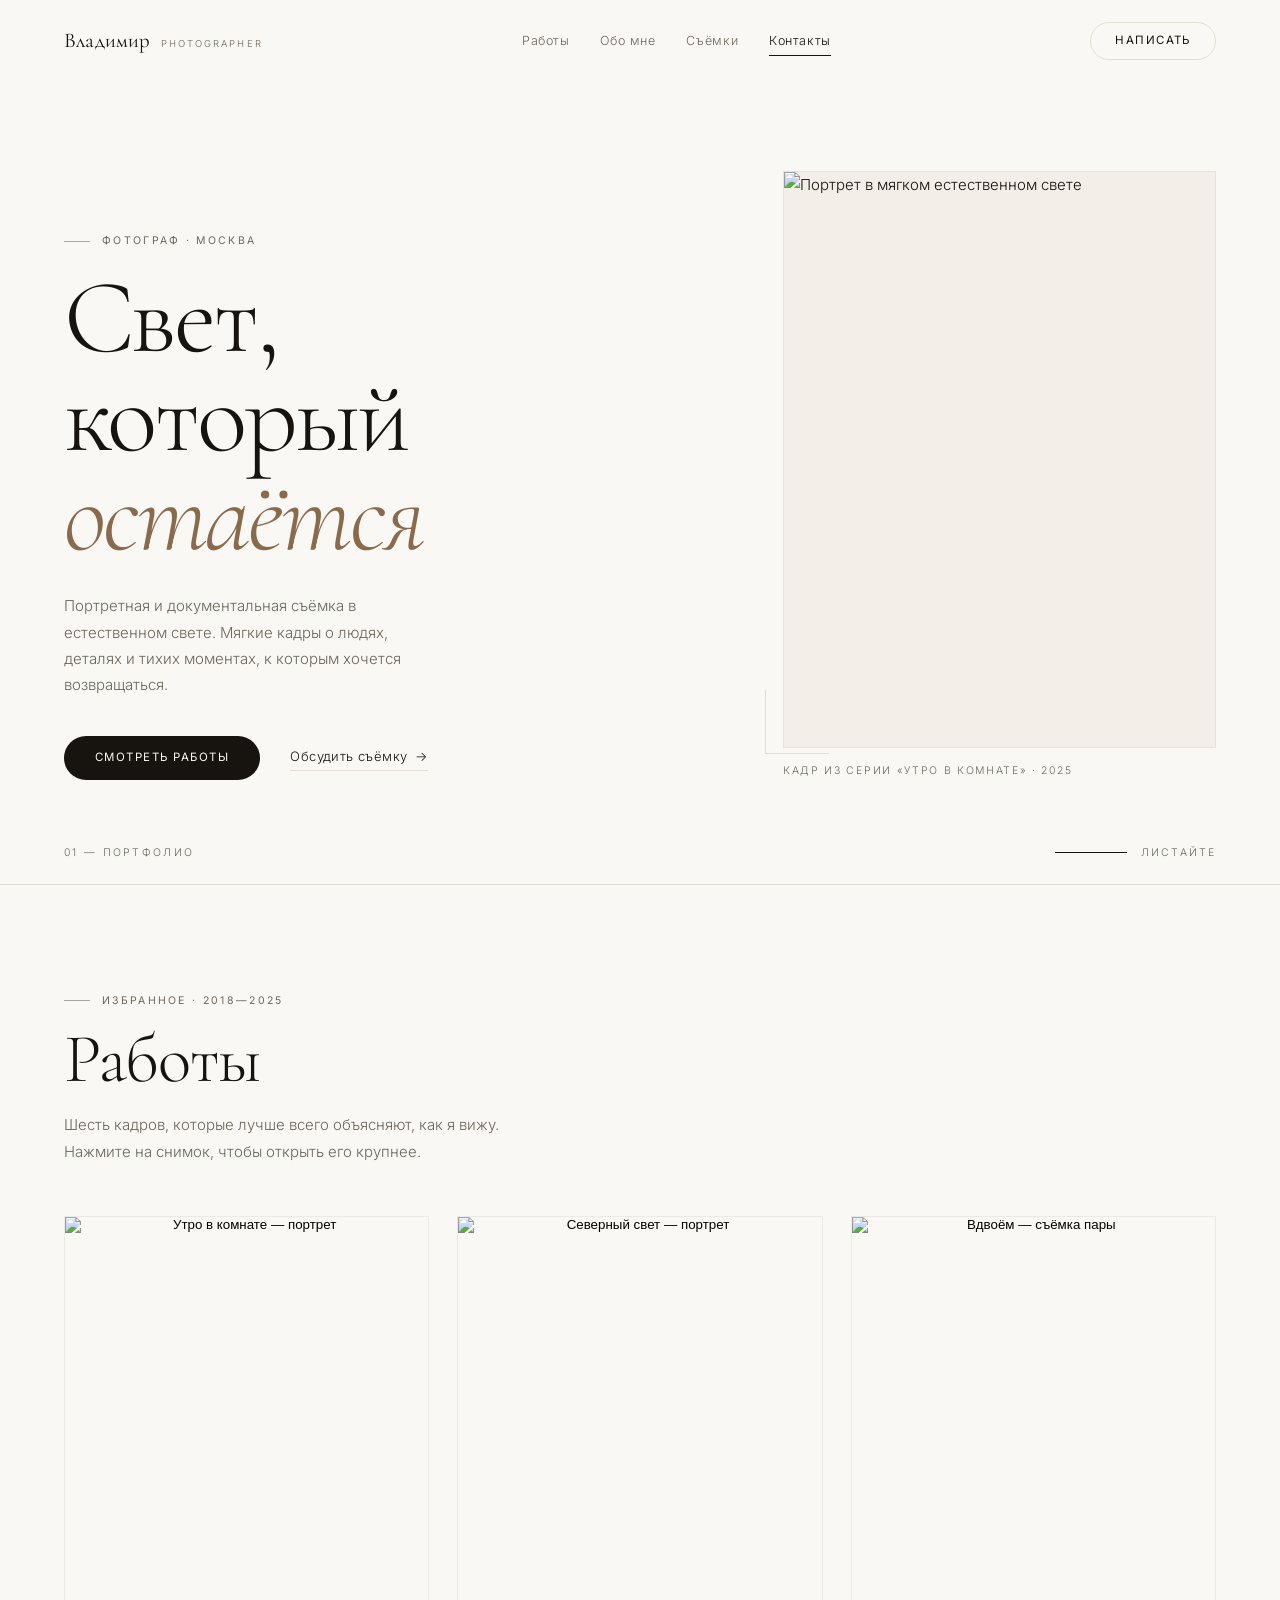
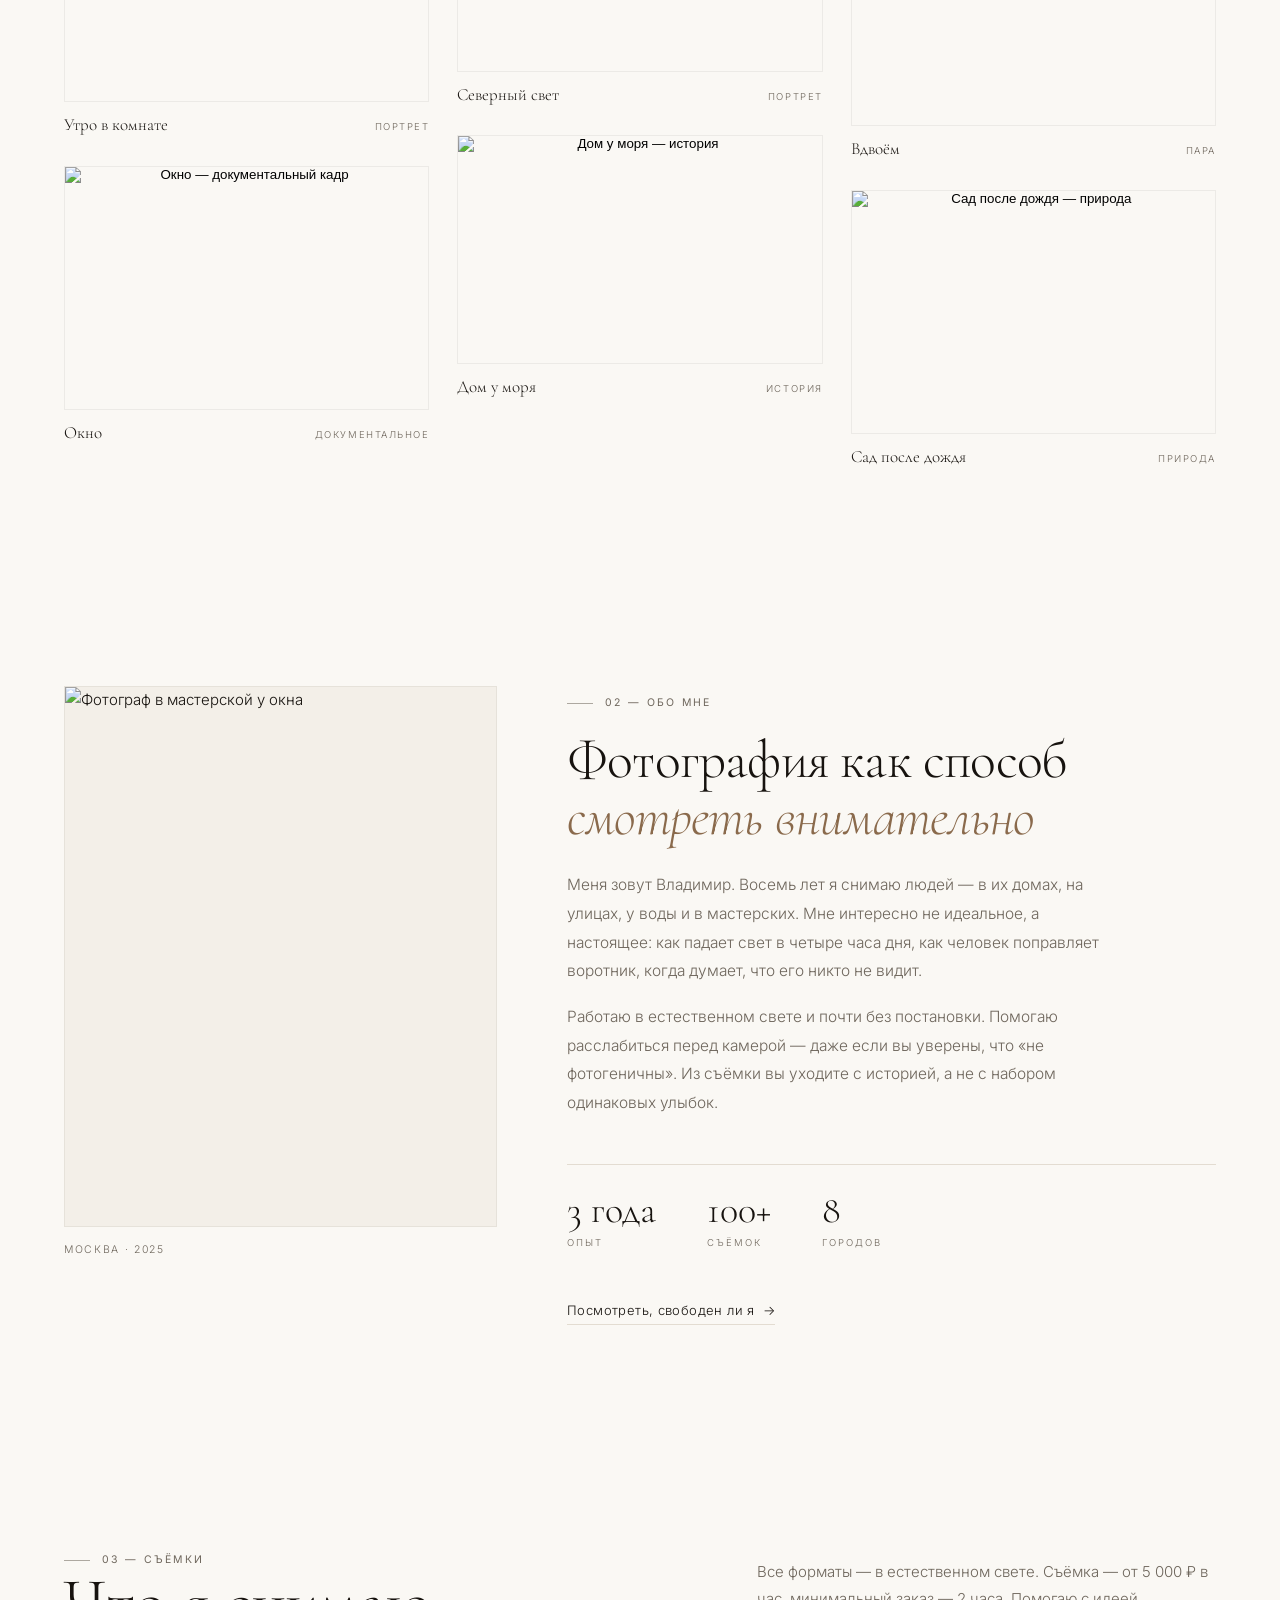
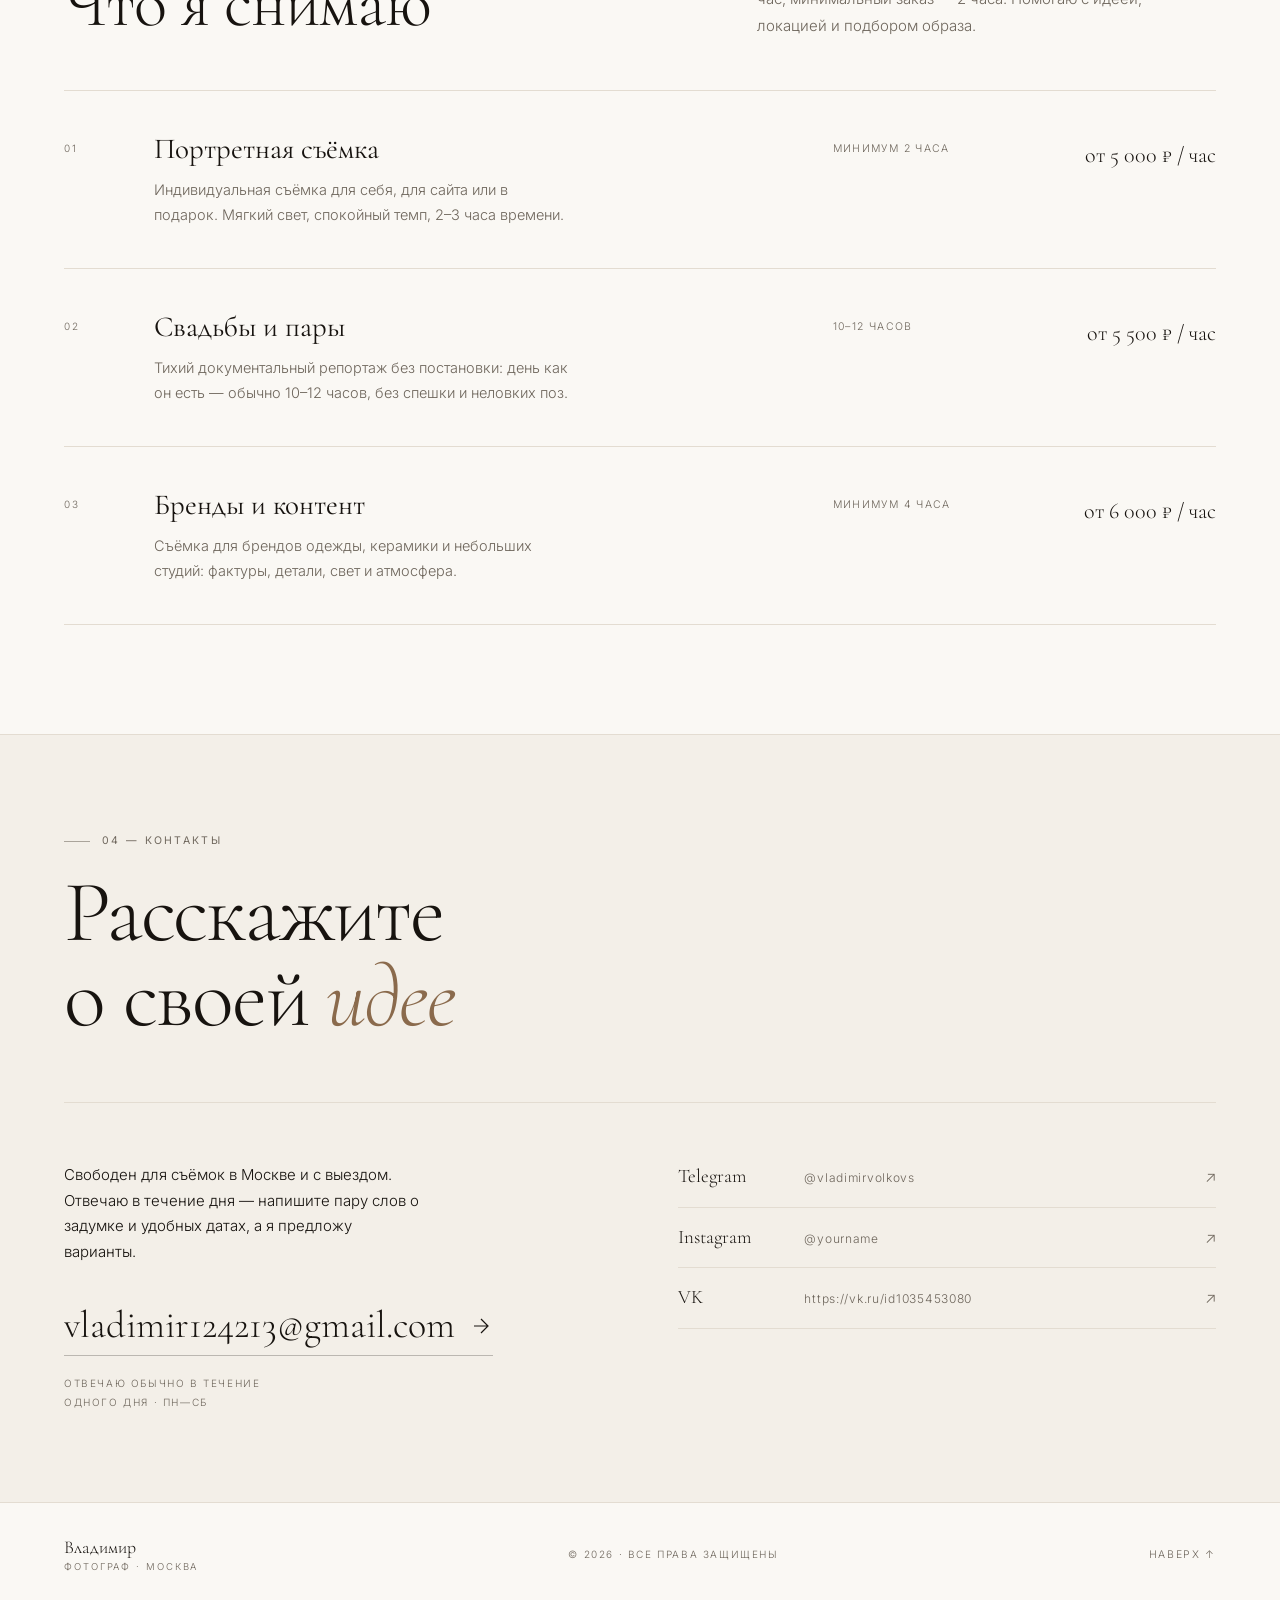
==== commit a81103f9: "Add files via upload" ====
--- a/index.html
+++ b/index.html
@@ -219,15 +219,15 @@
           <dl class="stats reveal" style="--d:.14s">
             <div>
               <dt>Опыт</dt>
-              <dd>8 лет</dd>
+              <dd>3 года</dd>
             </div>
             <div>
               <dt>Съёмок</dt>
-              <dd>300+</dd>
+              <dd>100+</dd>
             </div>
             <div>
               <dt>Городов</dt>
-              <dd>12</dd>
+              <dd>8</dd>
             </div>
           </dl>
 
@@ -247,7 +247,7 @@
             <h2 class="display reveal" id="services-title" style="--d:.05s">Что я снимаю</h2>
           </div>
           <p class="section-note reveal" style="--d:.1s">
-            Все форматы — в естественном свете. Съёмка — 5 000 ₽ в час,
+            Все форматы — в естественном свете. Съёмка — от  5 000 ₽ в час,
             минимальный заказ — 2 часа. Помогаю с идеей, локацией
             и подбором образа.
           </p>
@@ -261,7 +261,7 @@
               <p>Индивидуальная съёмка для себя, для сайта или в подарок. Мягкий свет, спокойный темп, 2–3 часа времени.</p>
             </div>
             <span class="service-detail">минимум 2 часа</span>
-            <span class="service-price">5 000 ₽ / час</span>
+            <span class="service-price">от 5 000 ₽ / час</span>
           </li>
 
           <li class="service reveal" style="--d:.06s">
@@ -271,7 +271,7 @@
               <p>Тихий документальный репортаж без постановки: день как он есть — обычно 10–12 часов, без спешки и неловких поз.</p>
             </div>
             <span class="service-detail">10–12 часов</span>
-            <span class="service-price">5 000 ₽ / час</span>
+            <span class="service-price"> от 5 500 ₽ / час</span>
           </li>
 
           <li class="service reveal" style="--d:.12s">
@@ -281,7 +281,7 @@
               <p>Съёмка для брендов одежды, керамики и небольших студий: фактуры, детали, свет и атмосфера.</p>
             </div>
             <span class="service-detail">минимум 4 часа</span>
-            <span class="service-price">5 000 ₽ / час</span>
+            <span class="service-price">от 6 000 ₽ / час</span>
           </li>
         </ul>
       </div>
@@ -303,8 +303,8 @@
               а я предложу варианты.
             </p>
             <!-- ЗАМЕНИТЬ: почта -->
-            <a class="contact-mail" href="mailto:hello@yourname.ru">
-              hello@yourname.ru
+            <a class="contact-mail" href="vladimir124213@gmail.com">
+              vladimir124213@gmail.com
               <svg viewBox="0 0 24 24" aria-hidden="true"><path d="M5 12h13M12 5l7 7-7 7" fill="none" stroke="currentColor" stroke-width="1.2"/></svg>
             </a>
             <p class="contact-meta">Отвечаю обычно в течение одного дня · Пн—Сб</p>
@@ -322,14 +322,9 @@
               <span class="social-handle">@yourname</span>
               <span class="social-arrow" aria-hidden="true">↗</span>
             </a>
-            <a class="social" href="https://vk.com/yourname" target="_blank" rel="noopener">
+            <a class="social" href="https://vk.ru/id1035453080" target="_blank" rel="noopener">
               <span class="social-name">VK</span>
-              <span class="social-handle">vk.com/yourname</span>
-              <span class="social-arrow" aria-hidden="true">↗</span>
-            </a>
-            <a class="social" href="https://behance.net/yourname" target="_blank" rel="noopener">
-              <span class="social-name">Behance</span>
-              <span class="social-handle">behance.net/yourname</span>
+              <span class="social-handle">https://vk.ru/id1035453080</span>
               <span class="social-arrow" aria-hidden="true">↗</span>
             </a>
           </nav>
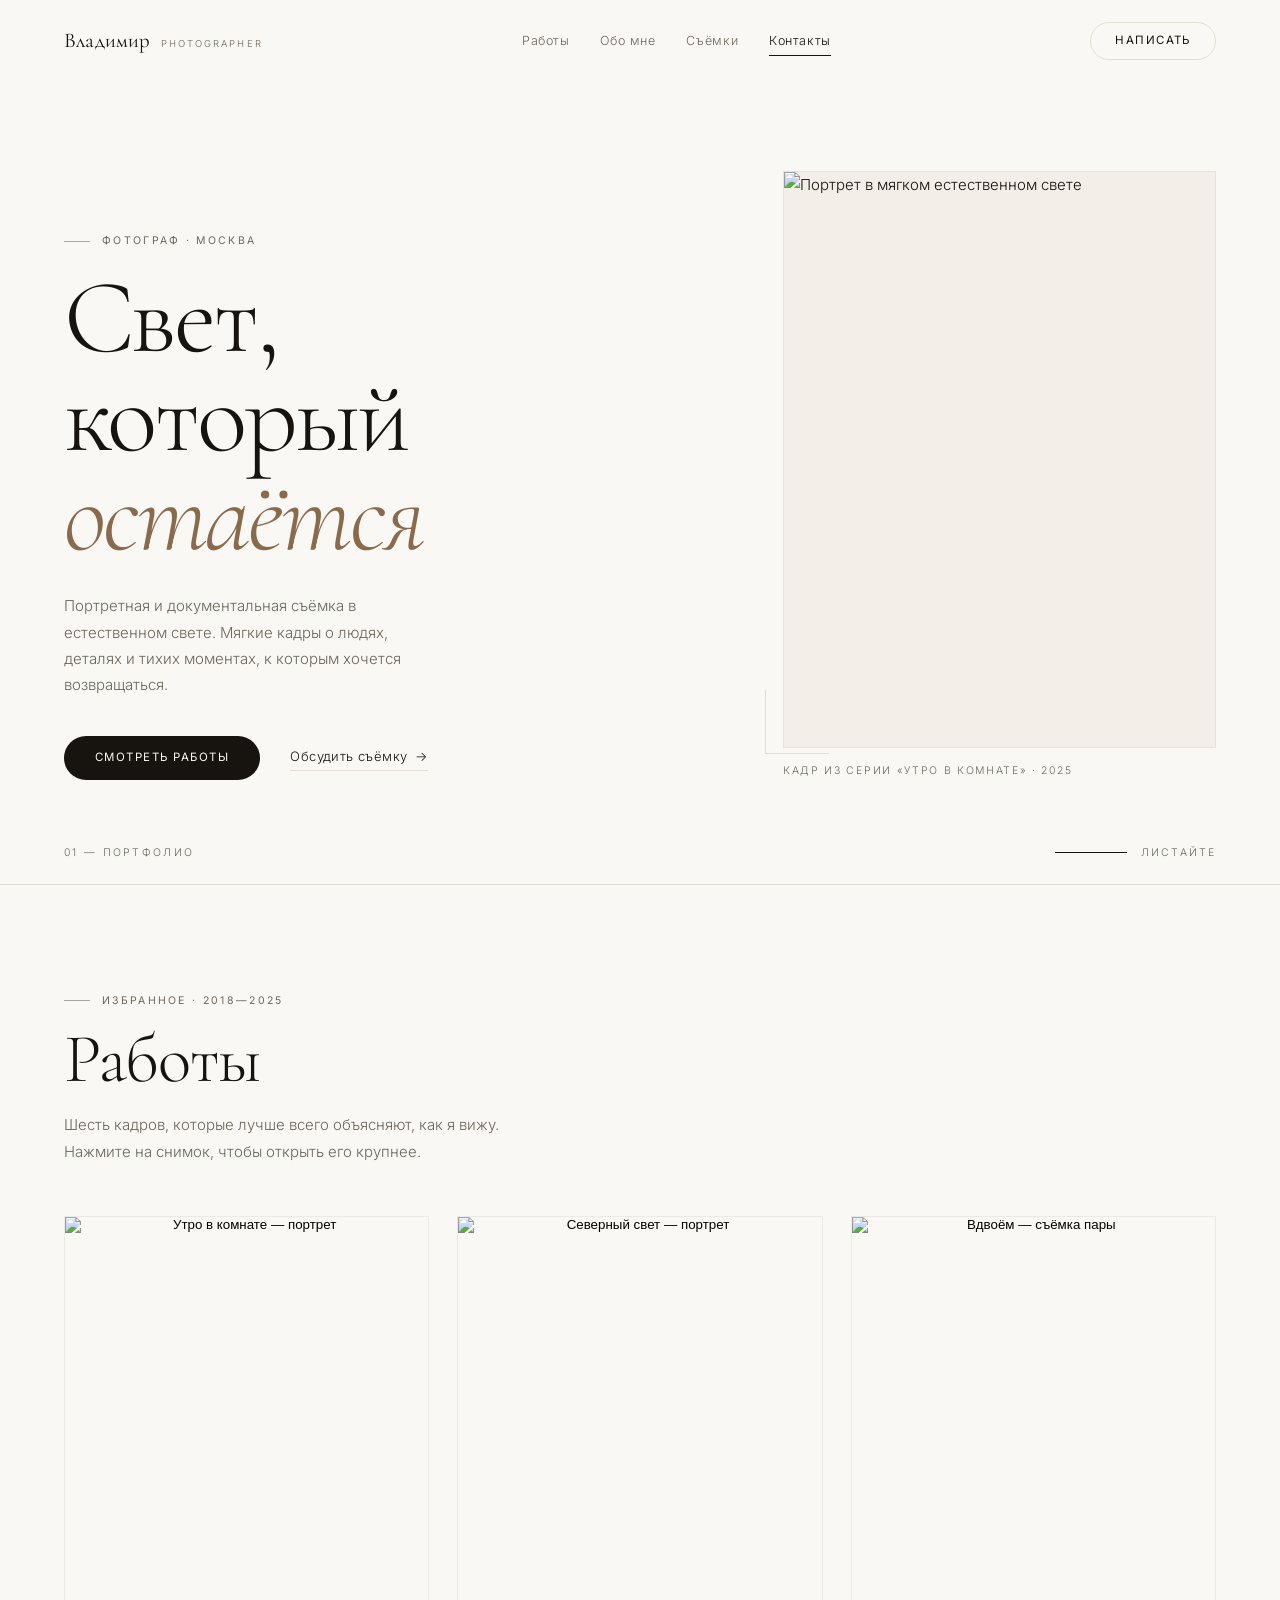
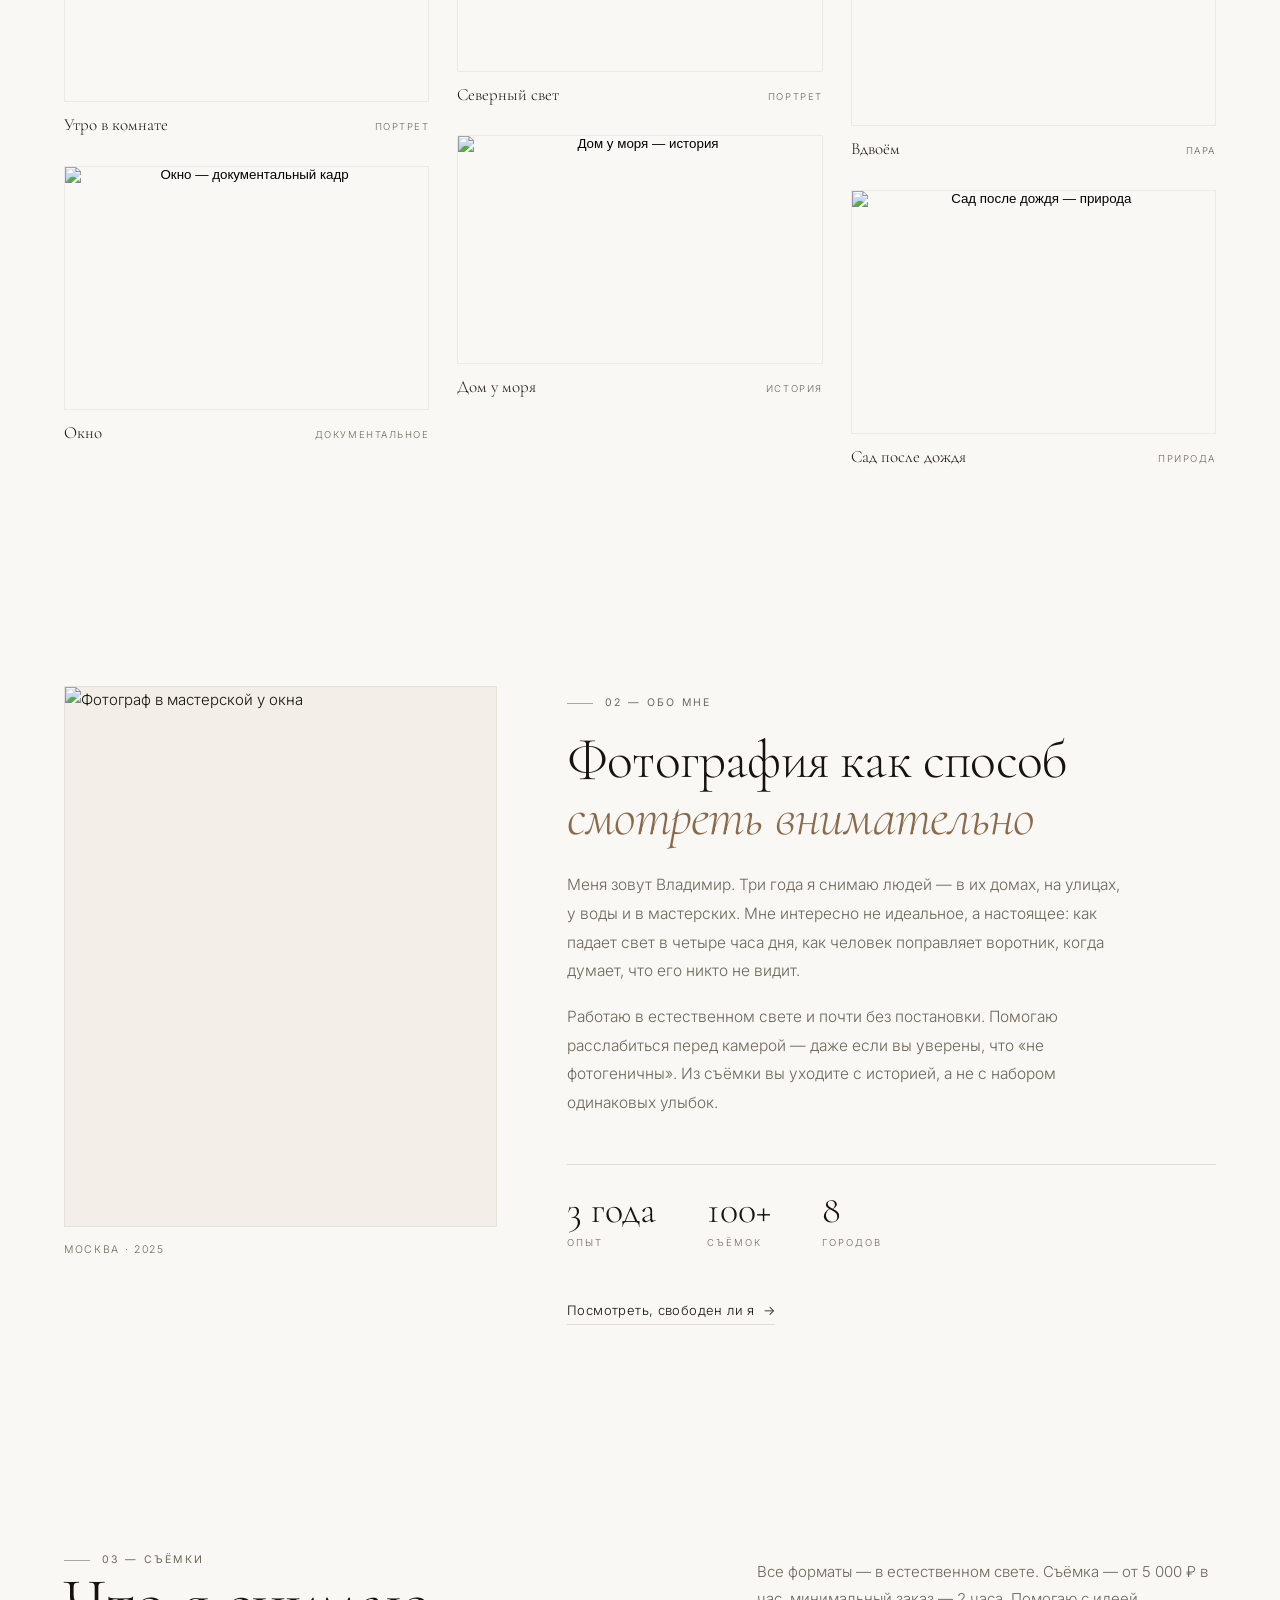
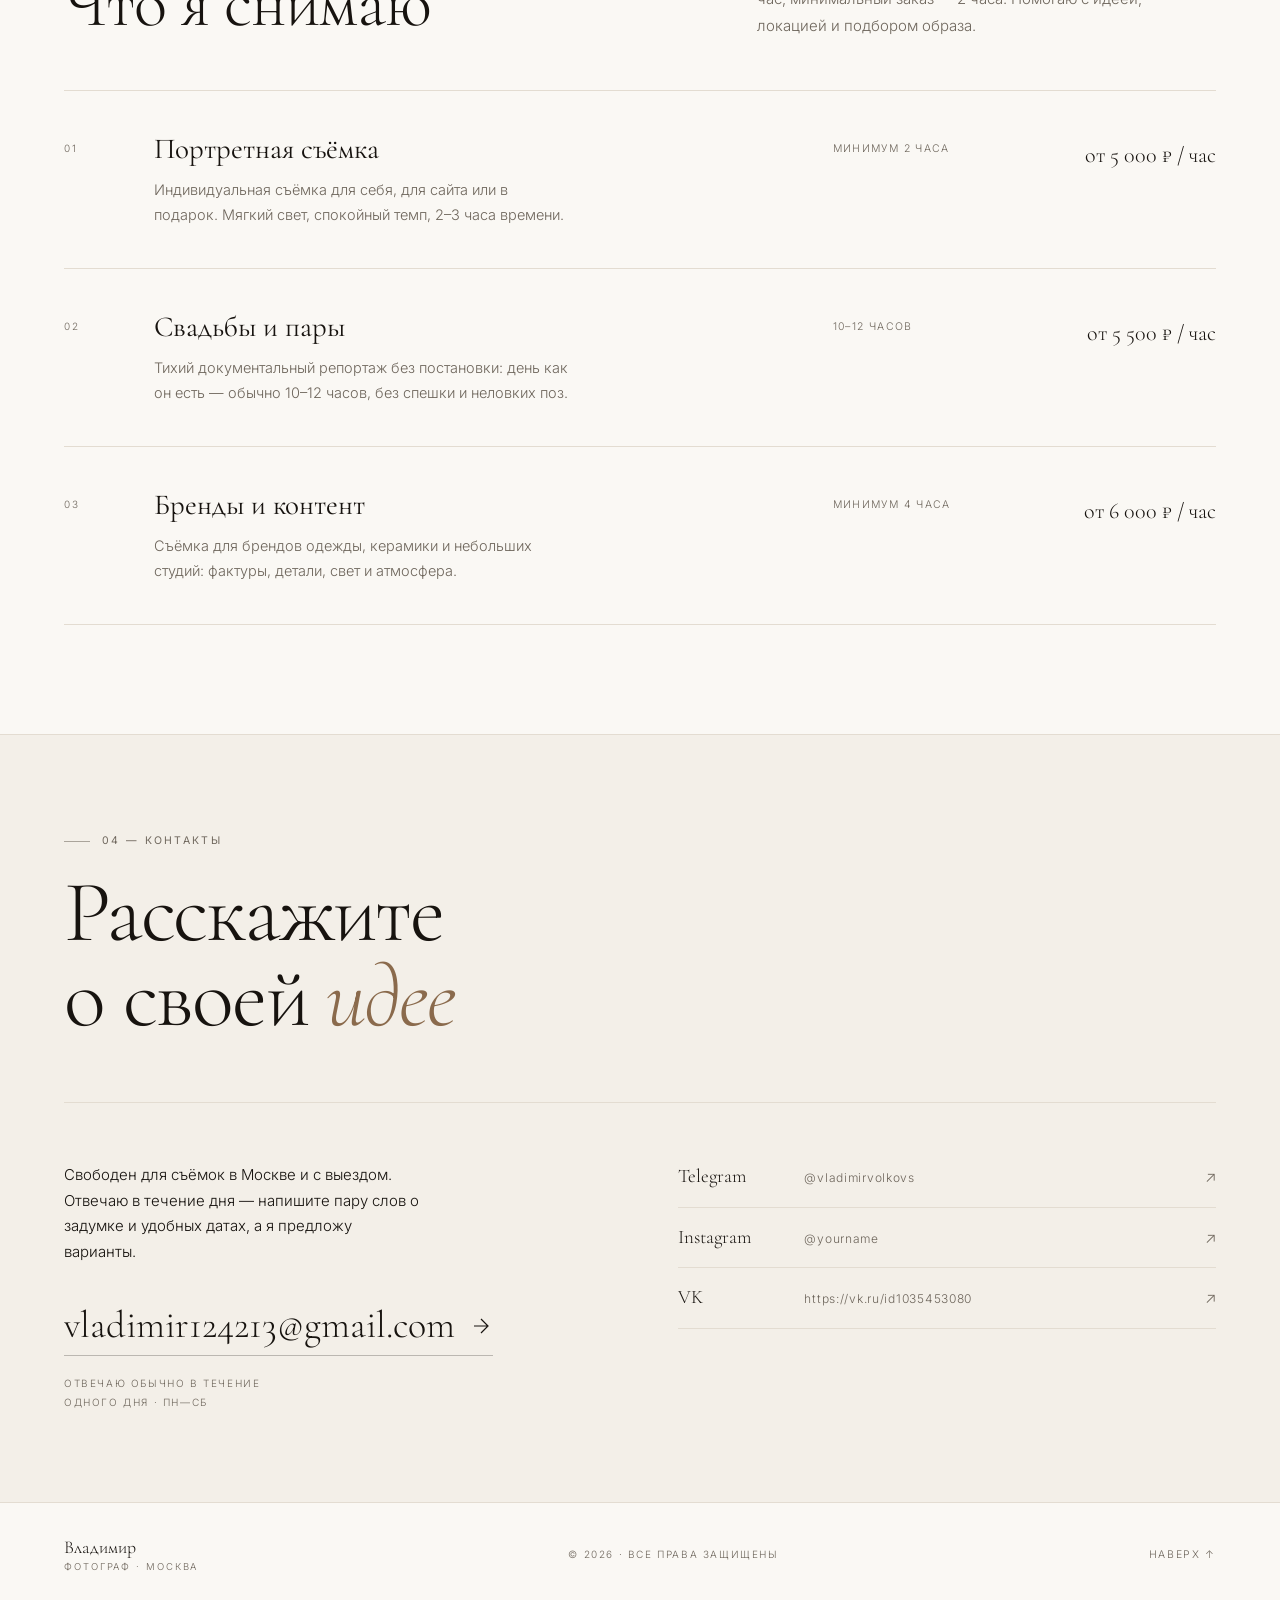
==== commit 3f01d500: "Add files via upload" ====
--- a/index.html
+++ b/index.html
@@ -4,7 +4,7 @@
   <meta charset="UTF-8">
   <meta name="viewport" content="width=device-width, initial-scale=1">
   <title>Владимир — фотограф · Портрет, документальная съёмка, Москва</title>
-  <meta name="description" content="Владимир — фотограф в Москве. Портретная и документальная съёмка в естественном свете: люди, пары, истории и бренды. 5 000 ₽ в час.">
+  <meta name="description" content="Владимир — фотограф в Москве. Портретная и документальная съёмка в естественном свете: люди, пары, истории и бренды. от 5 000 ₽ в час.">
   <meta name="theme-color" content="#faf8f4">
 
   <!-- Адрес сайта на GitHub Pages. Если переименуете репозиторий —
@@ -203,7 +203,7 @@
           </h2>
           <div class="prose reveal" style="--d:.1s">
             <p>
-              Меня зовут Владимир. Восемь лет я снимаю людей — в их домах, на улицах,
+              Меня зовут Владимир. Три года я снимаю людей — в их домах, на улицах,
               у воды и в мастерских. Мне интересно не идеальное, а настоящее:
               как падает свет в четыре часа дня, как человек поправляет воротник,
               когда думает, что его никто не видит.
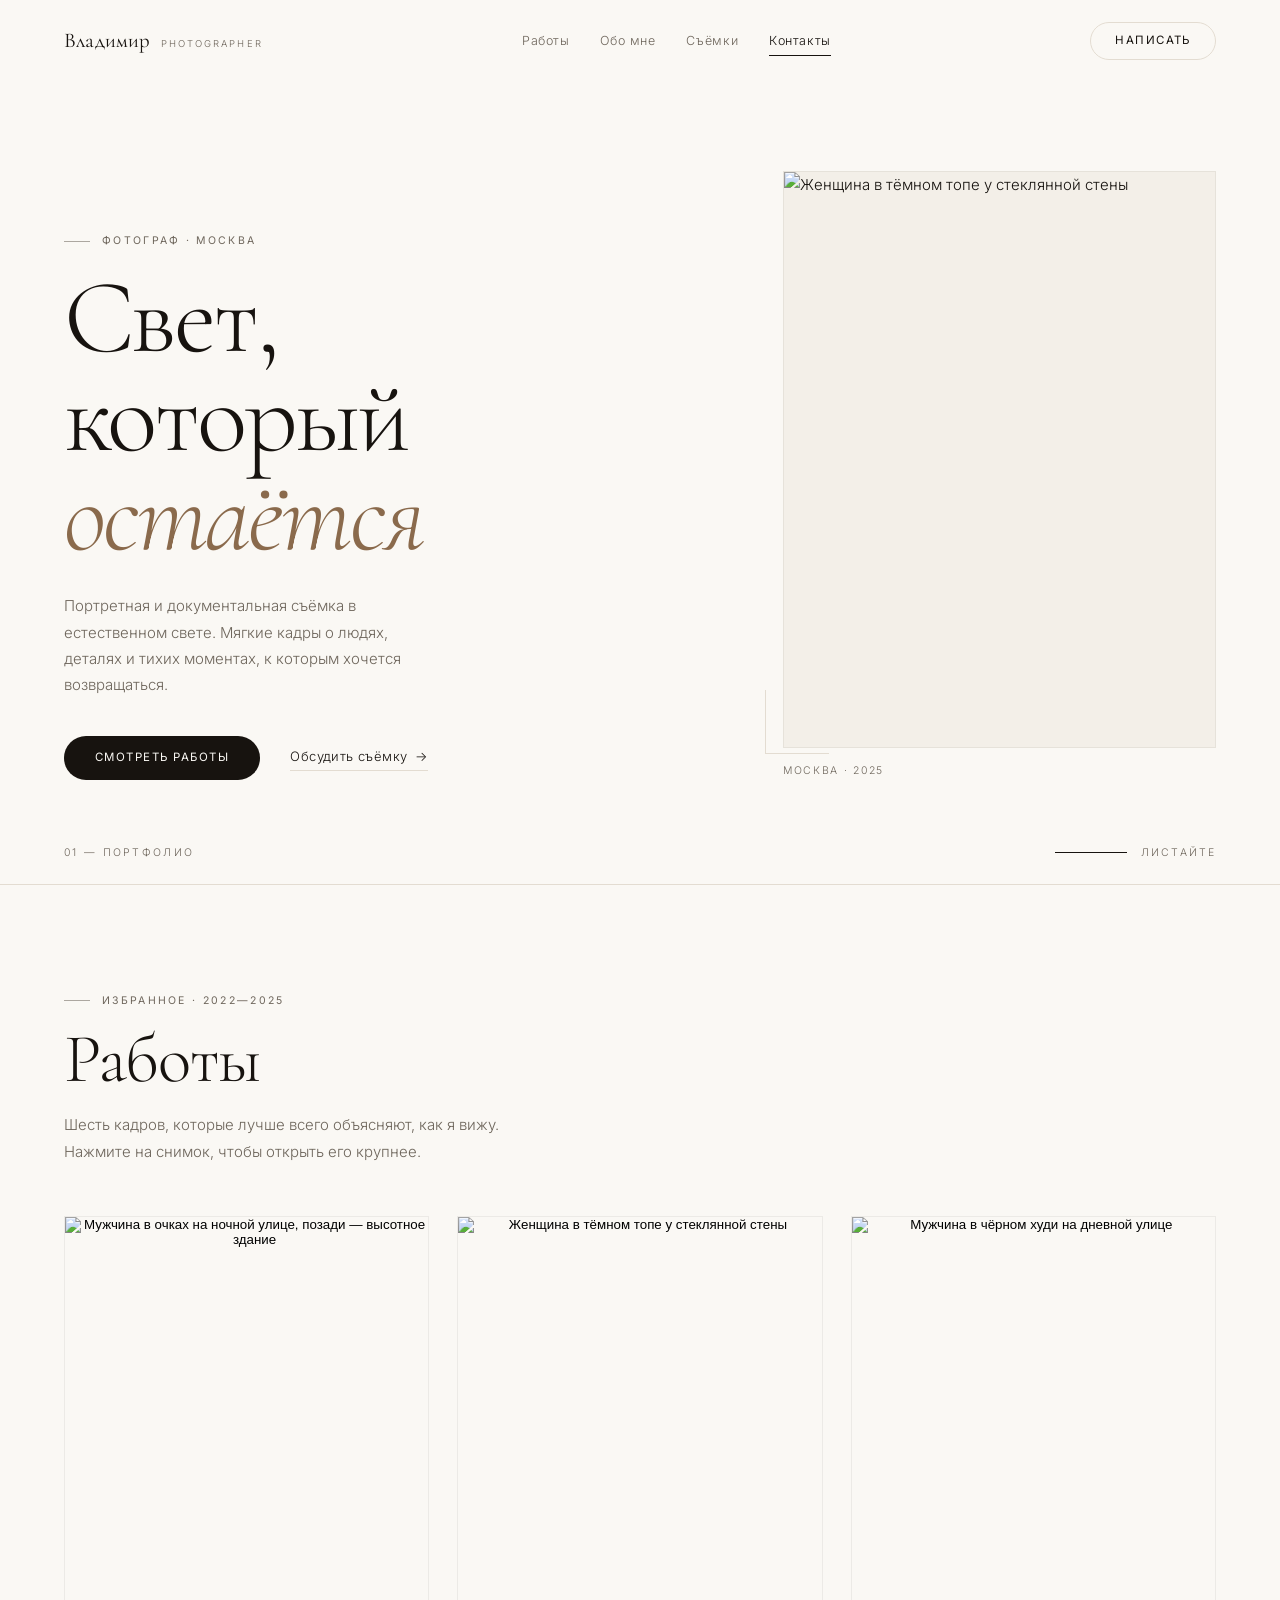
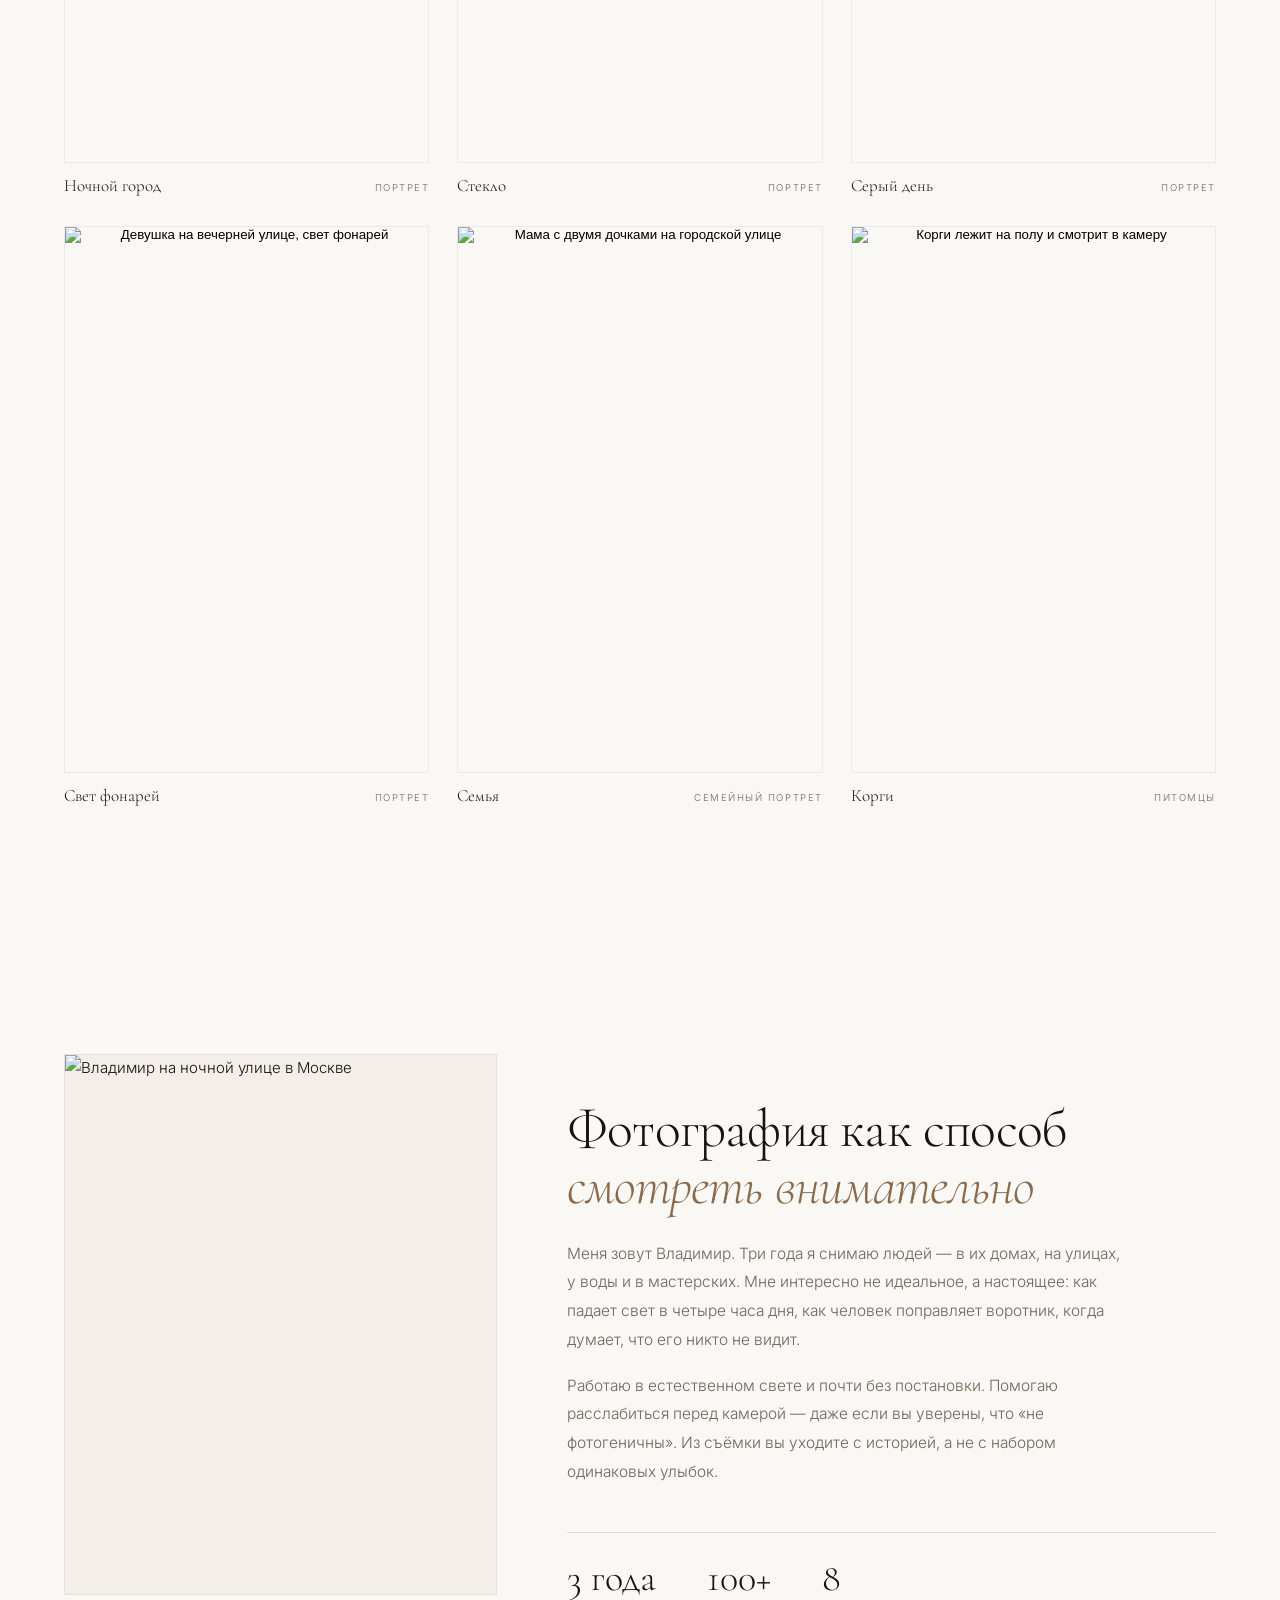
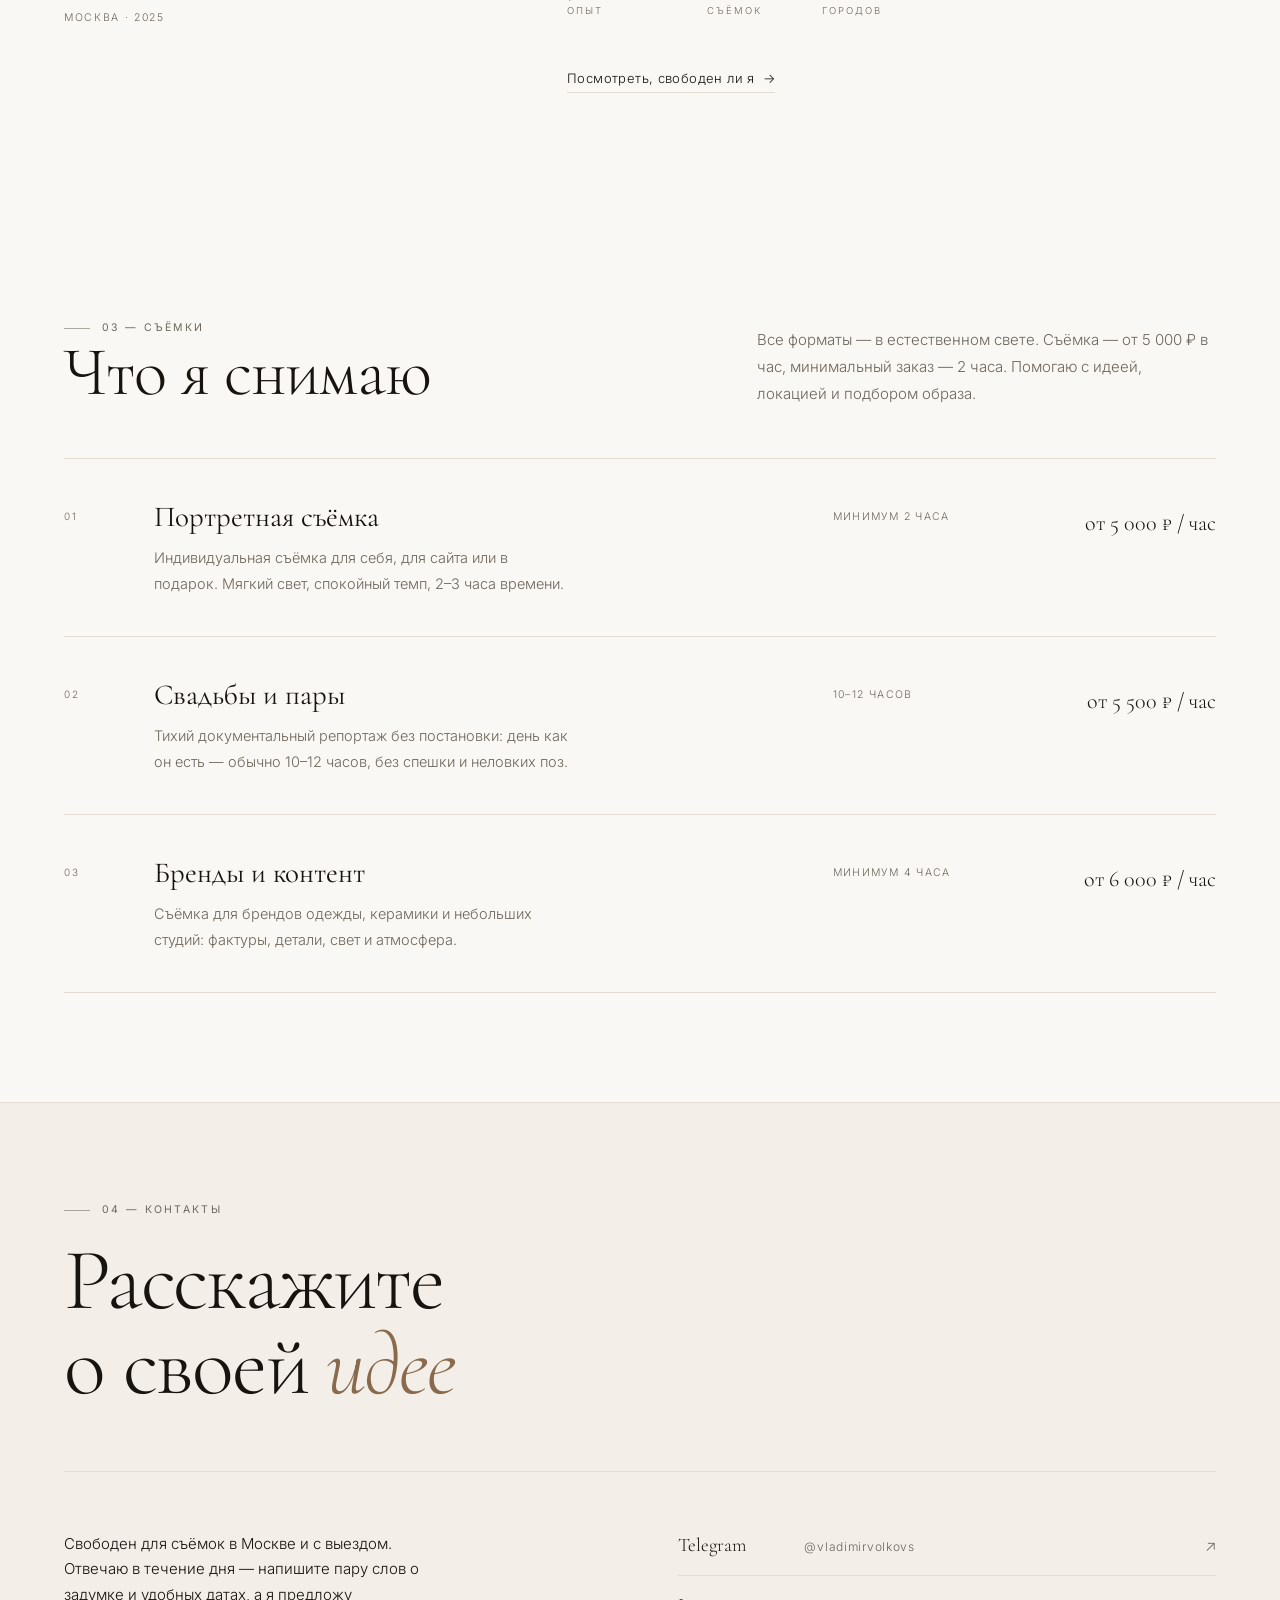
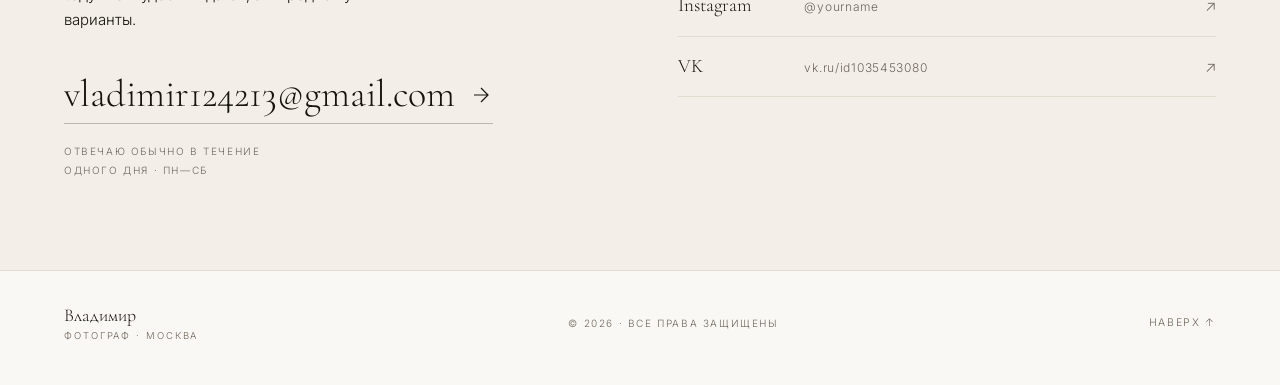
==== commit 5c5827e3: "Add files via upload" ====
--- a/index.html
+++ b/index.html
@@ -83,8 +83,8 @@
         </div>
 
         <figure class="hero-media reveal" style="--d:.1s">
-          <img src="images/photo-01.jpg" alt="Портрет в мягком естественном свете" width="1200" height="1600">
-          <figcaption>Кадр из серии «Утро в комнате» · 2025</figcaption>
+          <img src="images/photo-03.jpg" alt="Женщина в тёмном топе у стеклянной стены" width="1000" height="1500">
+          <figcaption>Москва · 2025</figcaption>
         </figure>
       </div>
 
@@ -101,7 +101,7 @@
     <section class="section works" id="works" aria-labelledby="works-title">
       <div class="container">
         <div class="section-head">
-          <p class="kicker reveal">Избранное · 2018—2025</p>
+          <p class="kicker reveal">Избранное · 2022—2025</p>
           <h2 class="display reveal" id="works-title" style="--d:.05s">Работы</h2>
           <p class="section-note reveal" style="--d:.1s">
             Шесть кадров, которые лучше всего объясняют, как я вижу.
@@ -110,17 +110,16 @@
         </div>
 
         <div class="gallery" id="gallery">
-          <!-- ЗАМЕНИТЬ: файлы в папке images (сохраняйте те же имена и пропорции).
-               Порядок подобран так, чтобы колонки заканчивались на одном уровне:
-               в каждой колонке сначала высокий кадр, затем невысокий. -->
+          <!-- Файлы в папке images. Порядок можно менять: все кадры вертикальные (2:3),
+               поэтому колонки остаются ровными при любом порядке. -->
           <figure class="work reveal" style="--d:.02s">
             <button class="work-btn" type="button"
                     data-full="images/photo-01.jpg"
-                    data-caption="Утро в комнате · Портрет">
-              <img src="images/photo-01.jpg" alt="Утро в комнате — портрет" loading="lazy" width="1200" height="1600">
-            </button>
-            <figcaption>
-              <span class="work-title">Утро в комнате</span>
+                    data-caption="Ночной город · Портрет">
+              <img src="images/photo-01.jpg" alt="Мужчина в очках на ночной улице, позади — высотное здание" loading="lazy" width="1200" height="1800">
+            </button>
+            <figcaption>
+              <span class="work-title">Ночной город</span>
               <span class="work-meta">Портрет</span>
             </figcaption>
           </figure>
@@ -128,23 +127,23 @@
           <figure class="work reveal" style="--d:.05s">
             <button class="work-btn" type="button"
                     data-full="images/photo-02.jpg"
-                    data-caption="Окно · Документальное">
-              <img src="images/photo-02.jpg" alt="Окно — документальный кадр" loading="lazy" width="1600" height="1067">
-            </button>
-            <figcaption>
-              <span class="work-title">Окно</span>
-              <span class="work-meta">Документальное</span>
+                    data-caption="Свет фонарей · Портрет">
+              <img src="images/photo-02.jpg" alt="Девушка на вечерней улице, свет фонарей" loading="lazy" width="1200" height="1800">
+            </button>
+            <figcaption>
+              <span class="work-title">Свет фонарей</span>
+              <span class="work-meta">Портрет</span>
             </figcaption>
           </figure>
 
           <figure class="work reveal" style="--d:.08s">
             <button class="work-btn" type="button"
                     data-full="images/photo-03.jpg"
-                    data-caption="Северный свет · Портрет">
-              <img src="images/photo-03.jpg" alt="Северный свет — портрет" loading="lazy" width="1200" height="1500">
-            </button>
-            <figcaption>
-              <span class="work-title">Северный свет</span>
+                    data-caption="Стекло · Портрет">
+              <img src="images/photo-03.jpg" alt="Женщина в тёмном топе у стеклянной стены" loading="lazy" width="1000" height="1500">
+            </button>
+            <figcaption>
+              <span class="work-title">Стекло</span>
               <span class="work-meta">Портрет</span>
             </figcaption>
           </figure>
@@ -152,36 +151,36 @@
           <figure class="work reveal" style="--d:.11s">
             <button class="work-btn" type="button"
                     data-full="images/photo-04.jpg"
-                    data-caption="Дом у моря · История">
-              <img src="images/photo-04.jpg" alt="Дом у моря — история" loading="lazy" width="1600" height="1000">
-            </button>
-            <figcaption>
-              <span class="work-title">Дом у моря</span>
-              <span class="work-meta">История</span>
+                    data-caption="Семья · Семейный портрет">
+              <img src="images/photo-04.jpg" alt="Мама с двумя дочками на городской улице" loading="lazy" width="1100" height="1650">
+            </button>
+            <figcaption>
+              <span class="work-title">Семья</span>
+              <span class="work-meta">Семейный портрет</span>
             </figcaption>
           </figure>
 
           <figure class="work reveal" style="--d:.14s">
             <button class="work-btn" type="button"
                     data-full="images/photo-05.jpg"
-                    data-caption="Вдвоём · Пара">
-              <img src="images/photo-05.jpg" alt="Вдвоём — съёмка пары" loading="lazy" width="1000" height="1400">
-            </button>
-            <figcaption>
-              <span class="work-title">Вдвоём</span>
-              <span class="work-meta">Пара</span>
+                    data-caption="Серый день · Портрет">
+              <img src="images/photo-05.jpg" alt="Мужчина в чёрном худи на дневной улице" loading="lazy" width="1200" height="1800">
+            </button>
+            <figcaption>
+              <span class="work-title">Серый день</span>
+              <span class="work-meta">Портрет</span>
             </figcaption>
           </figure>
 
           <figure class="work reveal" style="--d:.17s">
             <button class="work-btn" type="button"
                     data-full="images/photo-06.jpg"
-                    data-caption="Сад после дождя · Природа">
-              <img src="images/photo-06.jpg" alt="Сад после дождя — природа" loading="lazy" width="1600" height="1067">
-            </button>
-            <figcaption>
-              <span class="work-title">Сад после дождя</span>
-              <span class="work-meta">Природа</span>
+                    data-caption="Корги · Питомцы">
+              <img src="images/photo-06.jpg" alt="Корги лежит на полу и смотрит в камеру" loading="lazy" width="853" height="1280">
+            </button>
+            <figcaption>
+              <span class="work-title">Корги</span>
+              <span class="work-meta">Питомцы</span>
             </figcaption>
           </figure>
         </div>
@@ -192,7 +191,7 @@
     <section class="section about" id="about" aria-labelledby="about-title">
       <div class="container about-grid">
         <figure class="about-media reveal">
-          <img src="images/about-portrait.jpg" alt="Фотограф в мастерской у окна" loading="lazy" width="1000" height="1250">
+          <img src="images/about-portrait.jpg" alt="Владимир на ночной улице в Москве" loading="lazy" width="1000" height="1250">
           <figcaption>Москва · 2025</figcaption>
         </figure>
 
@@ -303,7 +302,7 @@
               а я предложу варианты.
             </p>
             <!-- ЗАМЕНИТЬ: почта -->
-            <a class="contact-mail" href="vladimir124213@gmail.com">
+            <a class="contact-mail" href="mailto:vladimir124213@gmail.com">
               vladimir124213@gmail.com
               <svg viewBox="0 0 24 24" aria-hidden="true"><path d="M5 12h13M12 5l7 7-7 7" fill="none" stroke="currentColor" stroke-width="1.2"/></svg>
             </a>
@@ -324,7 +323,7 @@
             </a>
             <a class="social" href="https://vk.ru/id1035453080" target="_blank" rel="noopener">
               <span class="social-name">VK</span>
-              <span class="social-handle">https://vk.ru/id1035453080</span>
+              <span class="social-handle">vk.ru/id1035453080</span>
               <span class="social-arrow" aria-hidden="true">↗</span>
             </a>
           </nav>
